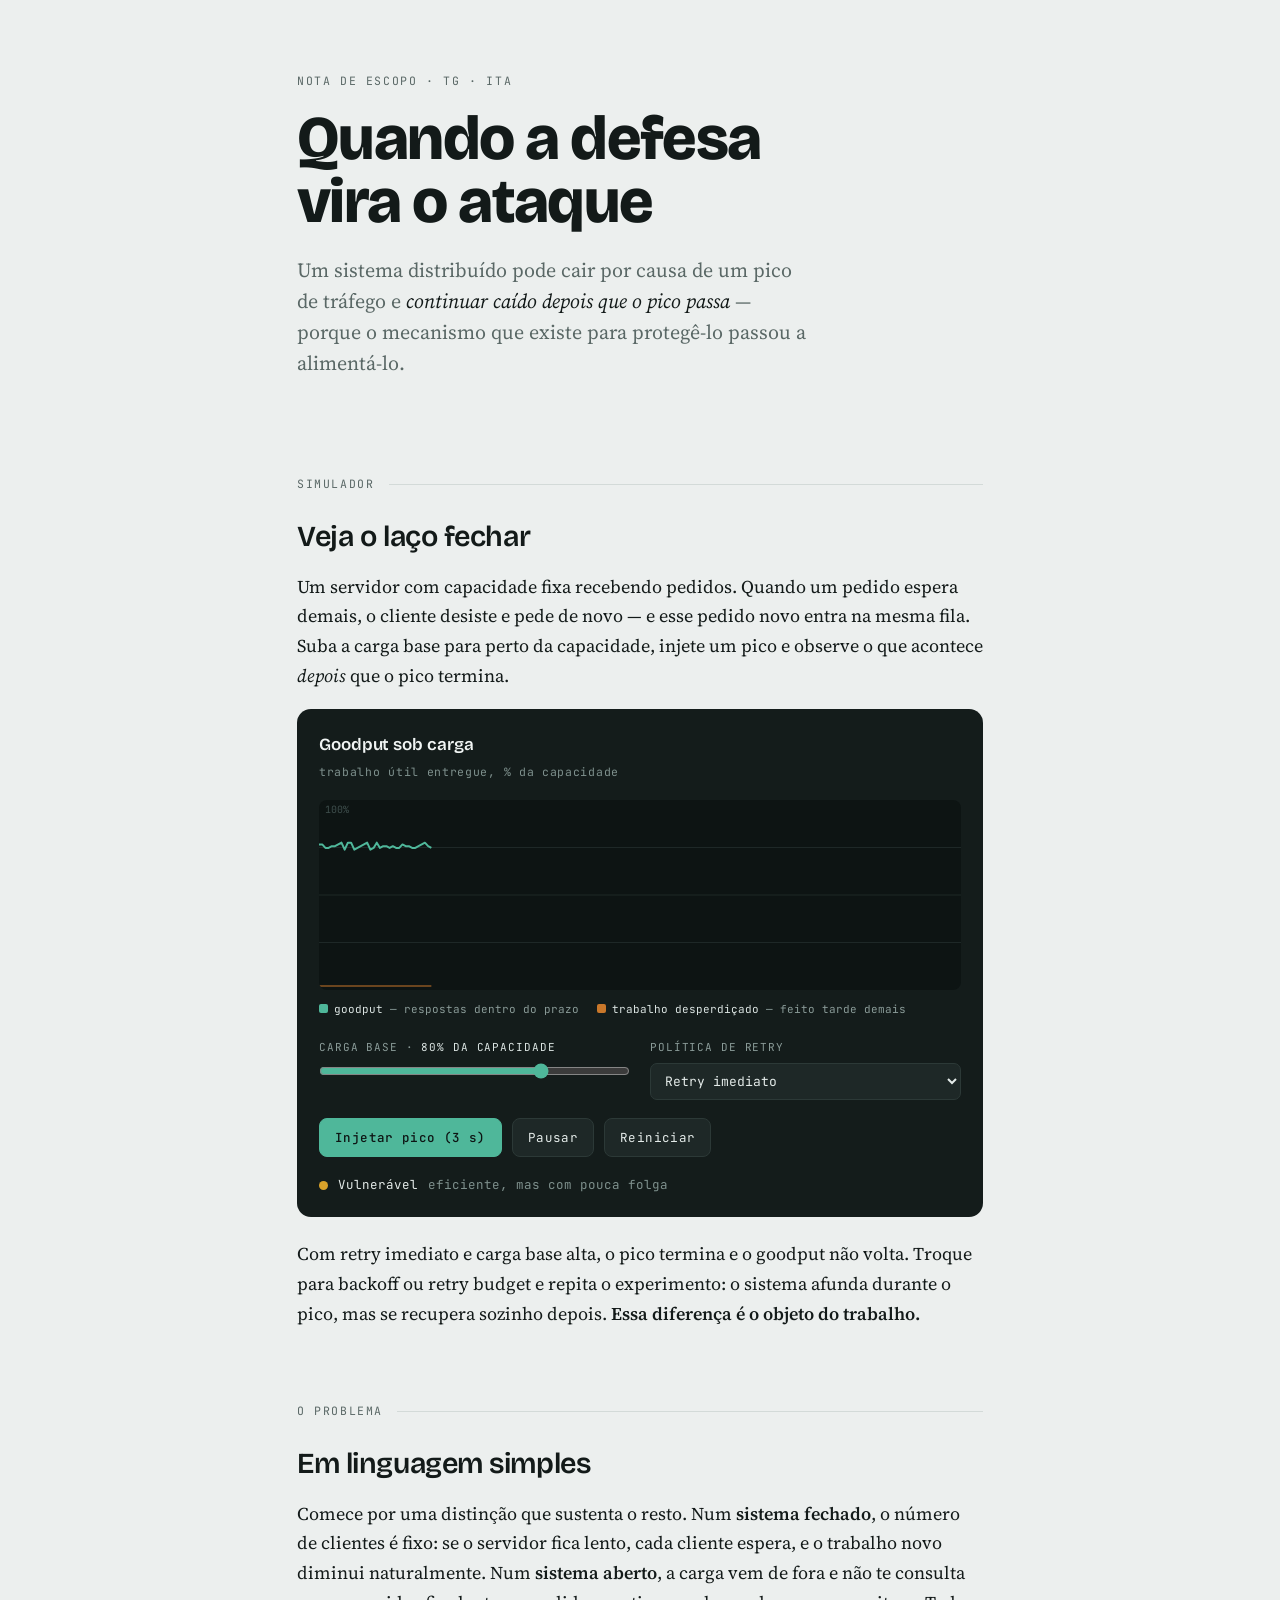
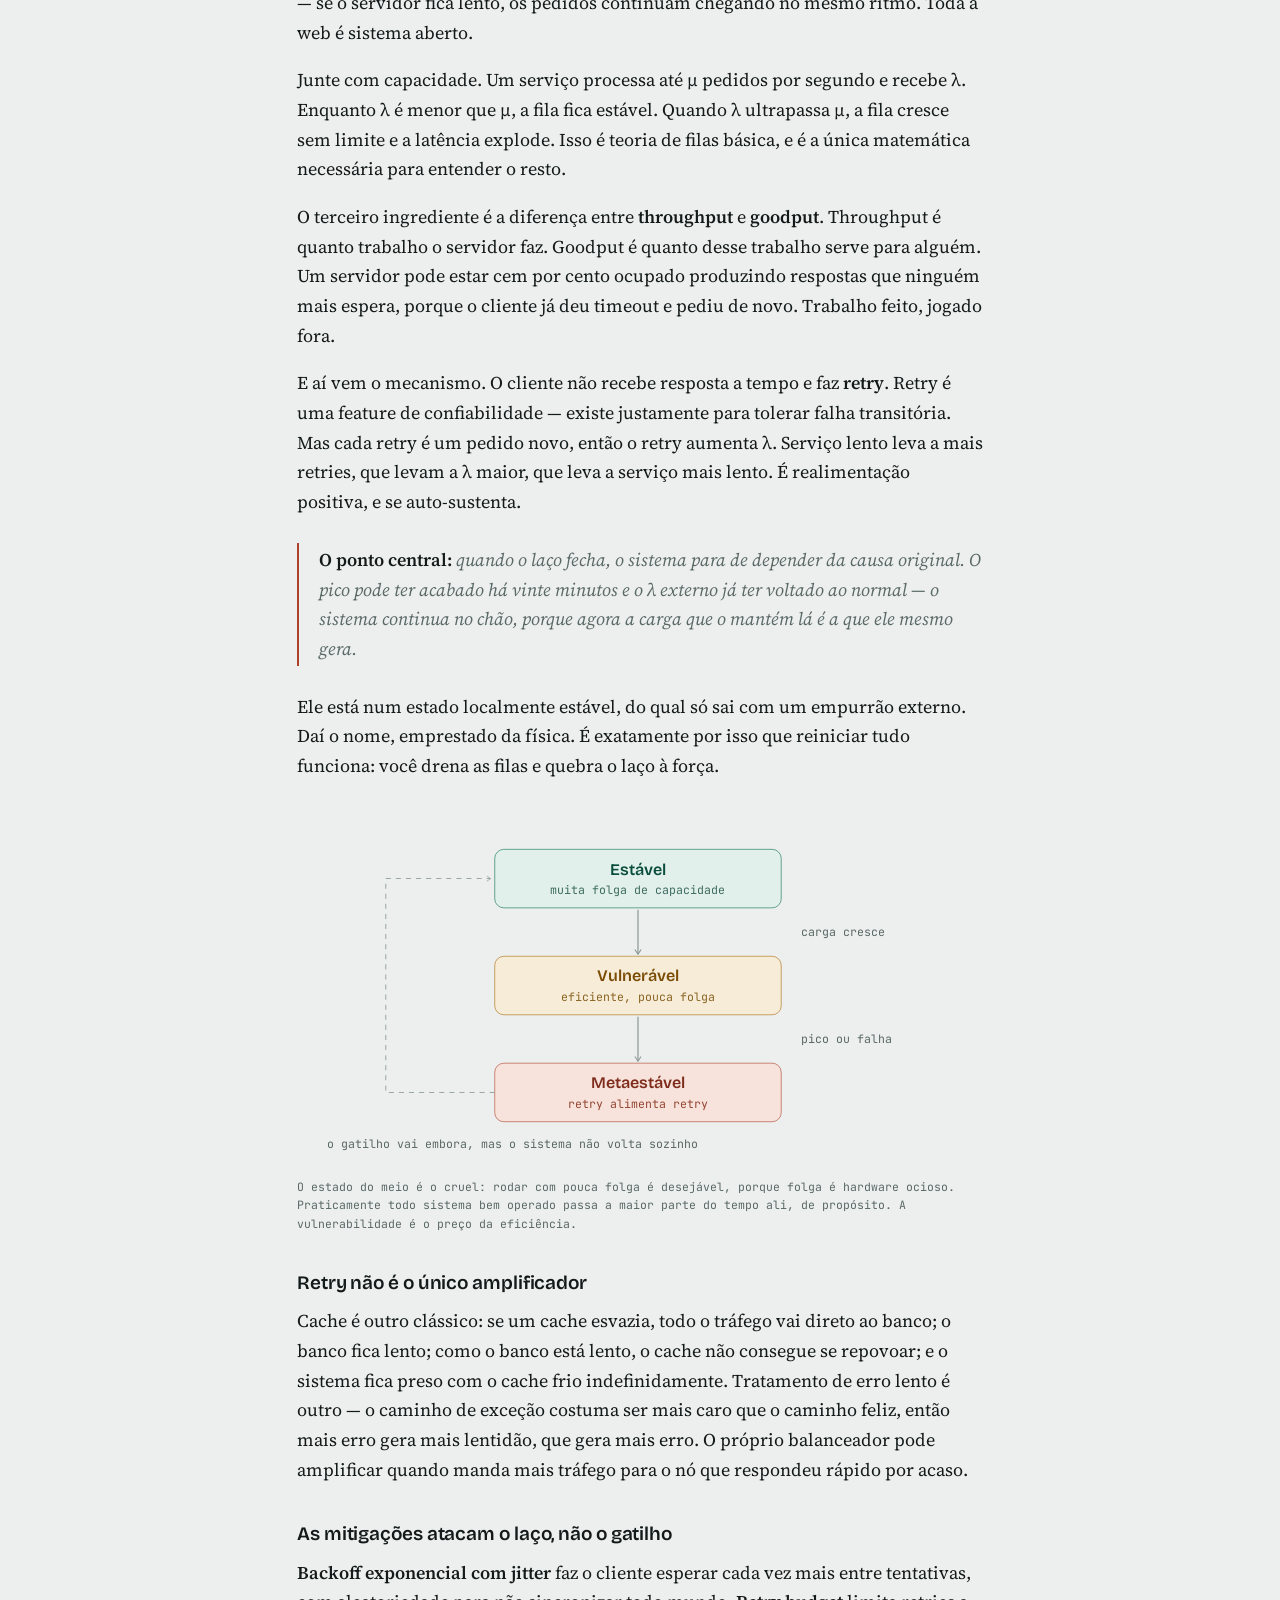
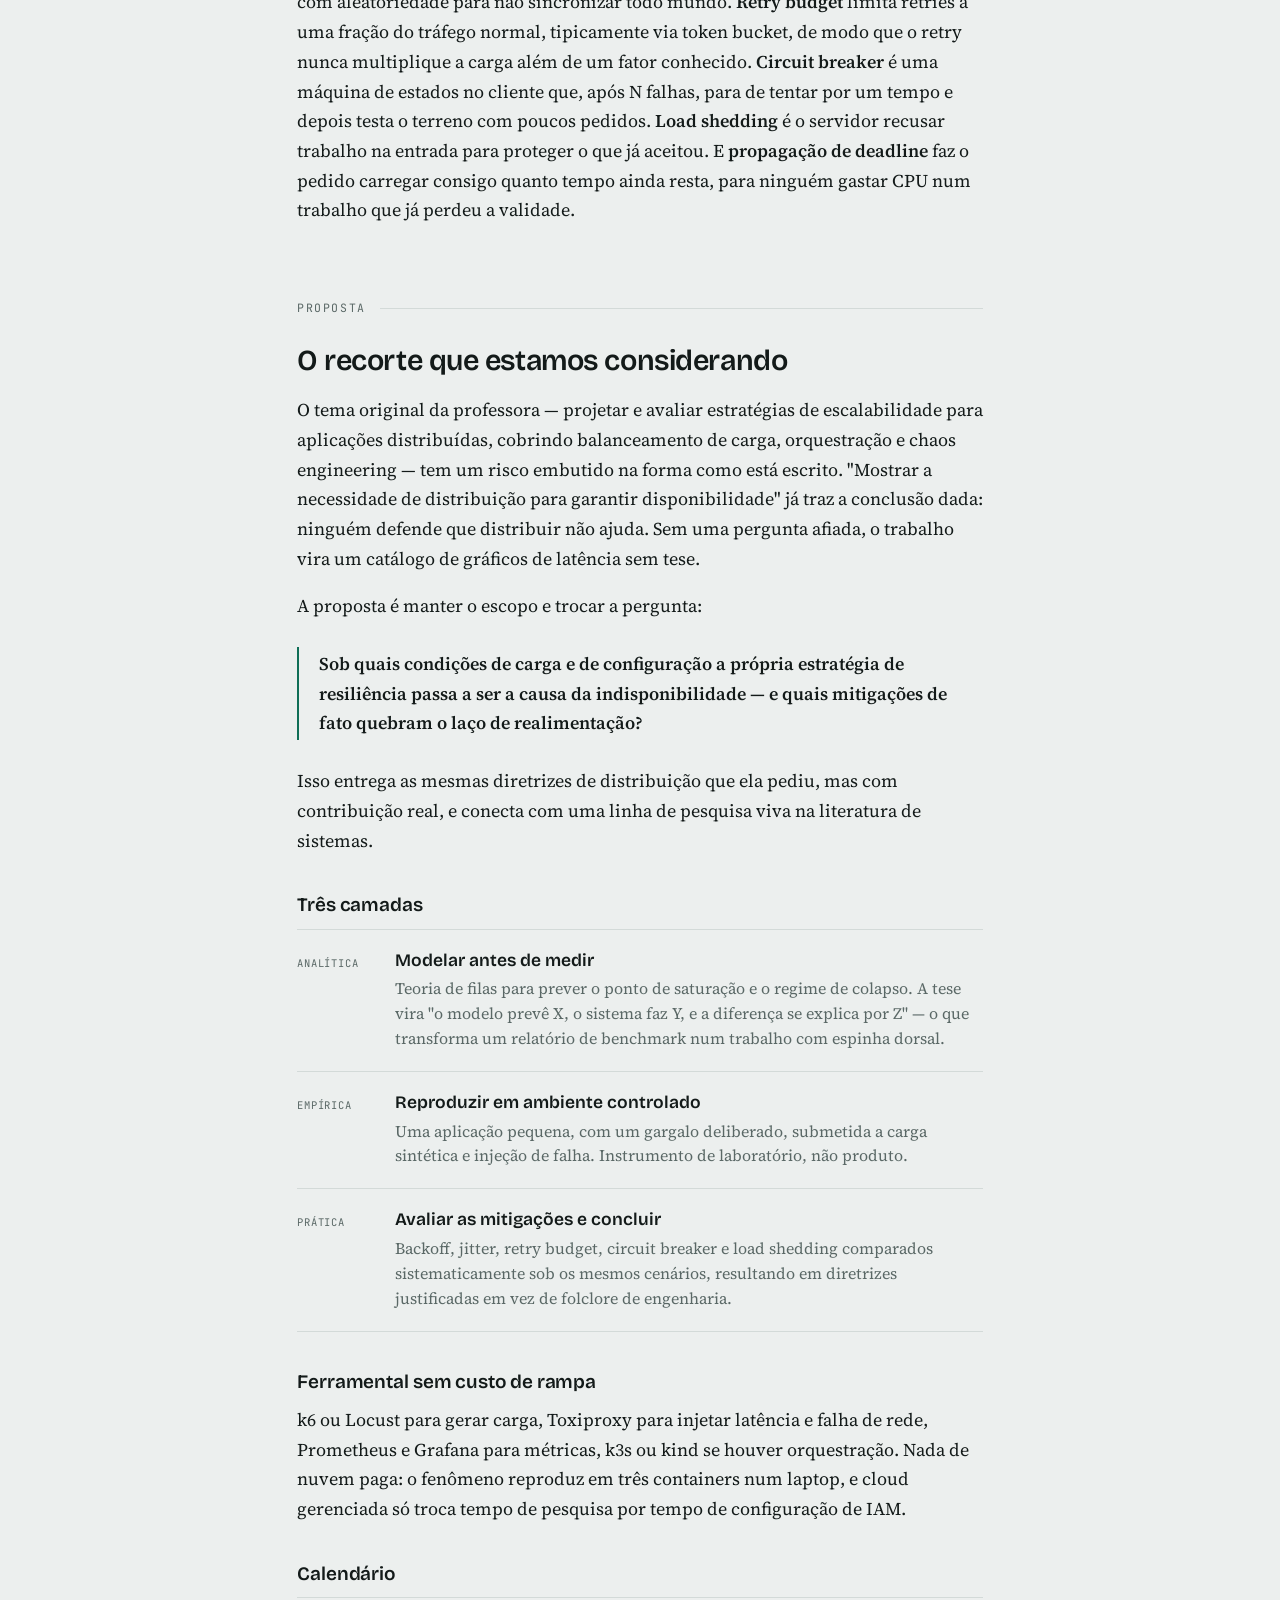
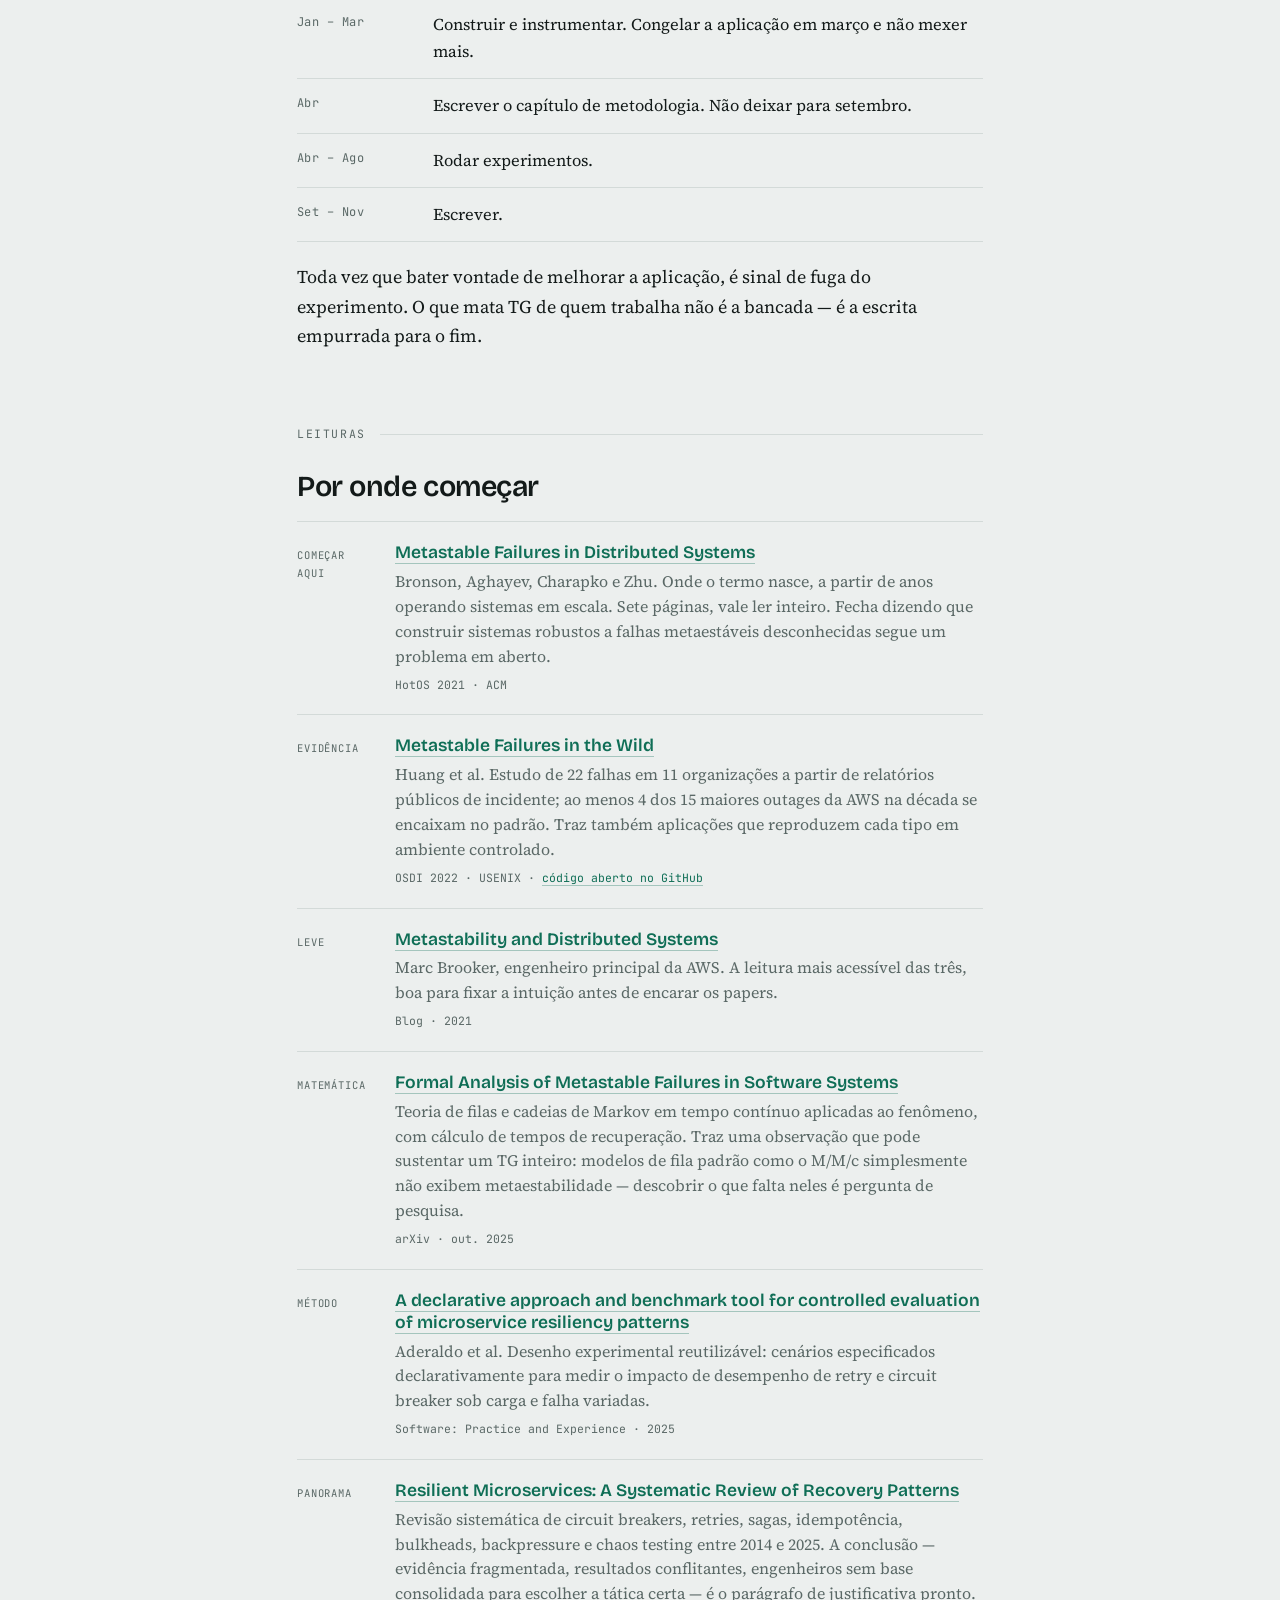
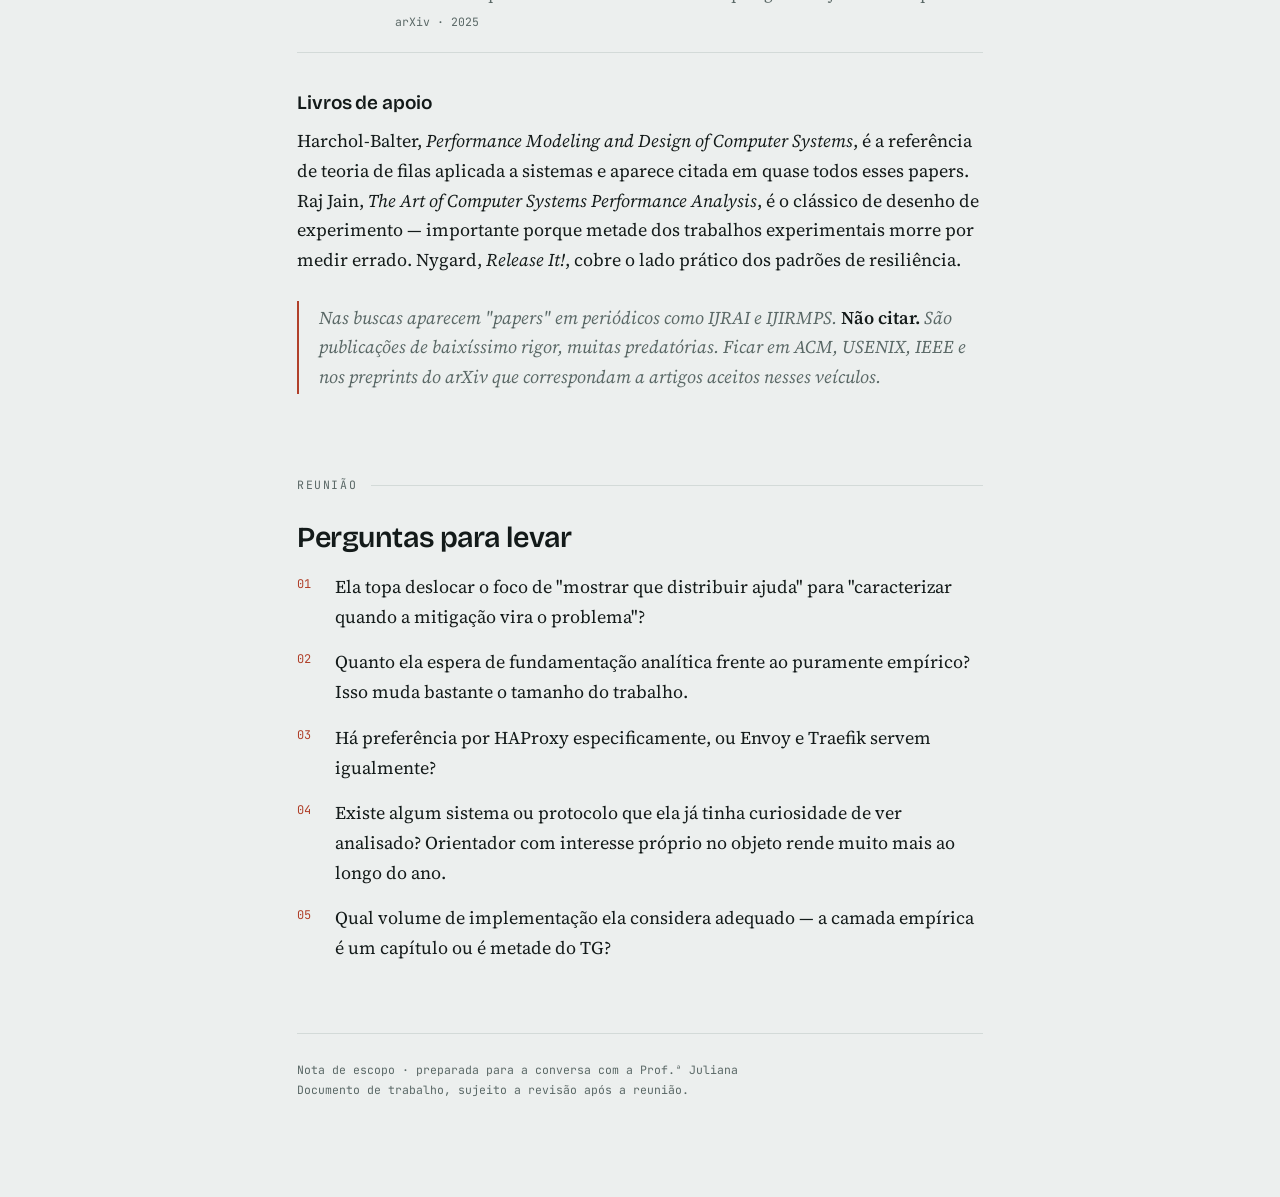
==== index.html @ 3dc3a5be "Nota de escopo de TG sobre falhas metaestáveis Página única com simulador interativo do laço retry→l" ====
<!doctype html>
<html lang="pt-BR">
<head>
<meta charset="utf-8">
<meta name="viewport" content="width=device-width, initial-scale=1">
<title>Falhas metaestáveis — nota de escopo de TG</title>
<meta name="description" content="Nota de escopo de TG (ITA): falhas metaestáveis em sistemas distribuídos — quando o mecanismo de resiliência passa a ser a causa da indisponibilidade.">
<link rel="preconnect" href="https://fonts.googleapis.com">
<link rel="preconnect" href="https://fonts.gstatic.com" crossorigin>
<link href="https://fonts.googleapis.com/css2?family=Bricolage+Grotesque:opsz,wght@12..96,400;12..96,600;12..96,800&family=Source+Serif+4:ital,opsz,wght@0,8..60,400;0,8..60,600;1,8..60,400&family=JetBrains+Mono:wght@400;500&display=swap" rel="stylesheet">

<style>
:root{
  --paper:#ECEFEE; --card:#F8FAF9; --ink:#131A19; --muted:#5A6866;
  --line:#D3DAD8; --teal:#0F6E56; --amber:#A96B0D; --coral:#B0402A;
  --panel:#141C1B; --panel-line:#2C3937;
  --display:"Bricolage Grotesque",system-ui,sans-serif;
  --body:"Source Serif 4",Georgia,serif;
  --mono:"JetBrains Mono",ui-monospace,monospace;
}
*{box-sizing:border-box}
html{-webkit-text-size-adjust:100%}
body{
  margin:0; background:var(--paper); color:var(--ink);
  font-family:var(--body); font-size:18px; line-height:1.65;
  font-optical-sizing:auto;
}
.wrap{max-width:730px; margin:0 auto; padding:0 22px 96px}
a{color:var(--teal); text-decoration:none; border-bottom:1px solid rgba(15,110,86,.32)}
a:hover{border-bottom-color:var(--teal)}
a:focus-visible,button:focus-visible,select:focus-visible,input:focus-visible{outline:2px solid var(--teal); outline-offset:3px}

header{padding:72px 0 40px}
.eyebrow{font-family:var(--mono); font-size:11.5px; letter-spacing:.14em; text-transform:uppercase; color:var(--muted)}
h1{
  font-family:var(--display); font-weight:800; font-size:clamp(38px,7.4vw,62px);
  line-height:1.02; letter-spacing:-.025em; margin:16px 0 0; max-width:12ch;
}
.thesis{font-size:20px; line-height:1.55; color:var(--muted); margin:22px 0 0; max-width:52ch}
.thesis em{color:var(--ink); font-style:italic}

section{padding-top:56px}
.rule{display:flex; align-items:center; gap:14px; margin-bottom:26px}
.rule span{font-family:var(--mono); font-size:11.5px; letter-spacing:.14em; text-transform:uppercase; color:var(--muted); white-space:nowrap}
.rule i{flex:1; height:1px; background:var(--line)}
h2{font-family:var(--display); font-weight:600; font-size:29px; line-height:1.15; letter-spacing:-.015em; margin:0 0 18px}
h3{font-family:var(--display); font-weight:600; font-size:19px; letter-spacing:-.005em; margin:34px 0 8px}
p{margin:0 0 18px}
strong{font-weight:600}

.panel{background:var(--panel); border-radius:14px; padding:22px; color:#DCE5E3}
.panel h3{color:#F1F5F4; margin:0 0 4px; font-size:17px}
.panel .sub{font-family:var(--mono); font-size:11.5px; letter-spacing:.06em; color:#7E908D; margin:0 0 18px}
canvas{width:100%; height:190px; display:block; border-radius:8px; background:#0D1413}
.legend{display:flex; gap:18px; flex-wrap:wrap; font-family:var(--mono); font-size:11px; color:#8A9B98; margin-top:10px}
.legend b{font-weight:400; color:#DCE5E3}
.swatch{display:inline-block; width:9px; height:9px; border-radius:2px; margin-right:6px; vertical-align:baseline}

.controls{display:grid; grid-template-columns:1fr 1fr; gap:16px 20px; margin-top:20px}
.ctl{display:flex; flex-direction:column; gap:7px}
.ctl label{font-family:var(--mono); font-size:11px; letter-spacing:.08em; text-transform:uppercase; color:#8A9B98}
.ctl .val{color:#DCE5E3}
select{
  font-family:var(--mono); font-size:13px; padding:8px 10px; border-radius:7px;
  background:#1E2827; color:#E4EBE9; border:1px solid var(--panel-line); width:100%;
}
input[type=range]{width:100%; accent-color:#4FB79A; margin:0}
.btns{display:flex; gap:10px; margin-top:18px; flex-wrap:wrap}
button{
  font-family:var(--mono); font-size:12.5px; letter-spacing:.03em; padding:10px 15px;
  border-radius:8px; border:1px solid var(--panel-line); background:#1E2827; color:#E4EBE9; cursor:pointer;
}
button:hover{background:#293534}
button.primary{background:#4FB79A; color:#0D1413; border-color:#4FB79A; font-weight:500}
button.primary:hover{background:#6BC8AE}

.state{display:flex; align-items:center; gap:10px; margin-top:18px; font-family:var(--mono); font-size:12.5px}
.dot{width:9px; height:9px; border-radius:50%; background:#4FB79A; flex:none}
.state .label{color:#E4EBE9}
.state .note{color:#7E908D}

figure{margin:30px 0}
figure svg{width:100%; height:auto; display:block}
figcaption{font-family:var(--mono); font-size:11.5px; color:var(--muted); margin-top:12px; line-height:1.6}

.callout{border-left:2px solid var(--coral); padding:2px 0 2px 20px; margin:26px 0; color:var(--muted); font-style:italic}
.callout strong{font-style:normal; color:var(--ink)}

.stack{border-top:1px solid var(--line)}
.item{border-bottom:1px solid var(--line); padding:20px 0; display:grid; grid-template-columns:78px 1fr; gap:20px}
.item .tag{font-family:var(--mono); font-size:10.5px; letter-spacing:.08em; text-transform:uppercase; color:var(--muted); padding-top:5px}
.item h4{font-family:var(--display); font-weight:600; font-size:17.5px; margin:0 0 5px; line-height:1.25}
.item p{font-size:16px; margin:0; color:var(--muted); line-height:1.55}
.item .meta{font-family:var(--mono); font-size:11.5px; color:var(--muted); margin-top:7px}

ol.q{padding-left:0; list-style:none; counter-reset:q; margin:0}
ol.q li{counter-increment:q; padding-left:38px; position:relative; margin-bottom:16px}
ol.q li::before{
  content:counter(q,decimal-leading-zero); position:absolute; left:0; top:3px;
  font-family:var(--mono); font-size:12px; color:var(--coral);
}

.cal{border-top:1px solid var(--line); margin-top:6px}
.cal div{display:grid; grid-template-columns:118px 1fr; gap:18px; padding:13px 0; border-bottom:1px solid var(--line)}
.cal b{font-family:var(--mono); font-size:12px; font-weight:400; color:var(--muted); letter-spacing:.04em; padding-top:2px}
.cal span{font-size:16.5px}

footer{margin-top:70px; padding-top:26px; border-top:1px solid var(--line); font-family:var(--mono); font-size:11.5px; color:var(--muted); line-height:1.8}

@media (max-width:620px){
  body{font-size:17px}
  .controls{grid-template-columns:1fr}
  .item{grid-template-columns:1fr; gap:6px}
  .item .tag{padding-top:0}
  .cal div{grid-template-columns:1fr; gap:2px}
}
@media (prefers-reduced-motion:reduce){*{transition:none!important; animation:none!important}}
</style>
</head>
<body>

<div class="wrap">

<header>
  <div class="eyebrow">Nota de escopo · TG · ITA</div>
  <h1>Quando a defesa vira o ataque</h1>
  <p class="thesis">Um sistema distribuído pode cair por causa de um pico de tráfego e <em>continuar caído depois que o pico passa</em> — porque o mecanismo que existe para protegê-lo passou a alimentá-lo.</p>
</header>

<section>
  <div class="rule"><span>Simulador</span><i></i></div>
  <h2>Veja o laço fechar</h2>
  <p>Um servidor com capacidade fixa recebendo pedidos. Quando um pedido espera demais, o cliente desiste e pede de novo — e esse pedido novo entra na mesma fila. Suba a carga base para perto da capacidade, injete um pico e observe o que acontece <em>depois</em> que o pico termina.</p>

  <div class="panel">
    <h3>Goodput sob carga</h3>
    <p class="sub">trabalho útil entregue, % da capacidade</p>
    <canvas id="chart" aria-label="Gráfico do goodput ao longo do tempo"></canvas>
    <div class="legend">
      <span><i class="swatch" style="background:#4FB79A"></i><b>goodput</b> — respostas dentro do prazo</span>
      <span><i class="swatch" style="background:#C9772A"></i><b>trabalho desperdiçado</b> — feito tarde demais</span>
    </div>

    <div class="controls">
      <div class="ctl">
        <label for="load">Carga base · <span class="val" id="loadv">80% da capacidade</span></label>
        <input type="range" id="load" min="30" max="99" value="80">
      </div>
      <div class="ctl">
        <label for="policy">Política de retry</label>
        <select id="policy">
          <option value="immediate">Retry imediato</option>
          <option value="backoff">Backoff exponencial + jitter</option>
          <option value="budget">Retry budget (10%)</option>
          <option value="none">Sem retry</option>
        </select>
      </div>
    </div>

    <div class="btns">
      <button class="primary" id="spike">Injetar pico (3 s)</button>
      <button id="pause">Pausar</button>
      <button id="reset">Reiniciar</button>
    </div>

    <div class="state">
      <span class="dot" id="dot"></span>
      <span class="label" id="statelabel">Estável</span>
      <span class="note" id="statenote">folga de capacidade confortável</span>
    </div>
  </div>

  <p style="margin-top:22px">Com retry imediato e carga base alta, o pico termina e o goodput não volta. Troque para backoff ou retry budget e repita o experimento: o sistema afunda durante o pico, mas se recupera sozinho depois. <strong>Essa diferença é o objeto do trabalho.</strong></p>
</section>

<section>
  <div class="rule"><span>O problema</span><i></i></div>
  <h2>Em linguagem simples</h2>

  <p>Comece por uma distinção que sustenta o resto. Num <strong>sistema fechado</strong>, o número de clientes é fixo: se o servidor fica lento, cada cliente espera, e o trabalho novo diminui naturalmente. Num <strong>sistema aberto</strong>, a carga vem de fora e não te consulta — se o servidor fica lento, os pedidos continuam chegando no mesmo ritmo. Toda a web é sistema aberto.</p>

  <p>Junte com capacidade. Um serviço processa até μ pedidos por segundo e recebe λ. Enquanto λ é menor que μ, a fila fica estável. Quando λ ultrapassa μ, a fila cresce sem limite e a latência explode. Isso é teoria de filas básica, e é a única matemática necessária para entender o resto.</p>

  <p>O terceiro ingrediente é a diferença entre <strong>throughput</strong> e <strong>goodput</strong>. Throughput é quanto trabalho o servidor faz. Goodput é quanto desse trabalho serve para alguém. Um servidor pode estar cem por cento ocupado produzindo respostas que ninguém mais espera, porque o cliente já deu timeout e pediu de novo. Trabalho feito, jogado fora.</p>

  <p>E aí vem o mecanismo. O cliente não recebe resposta a tempo e faz <strong>retry</strong>. Retry é uma feature de confiabilidade — existe justamente para tolerar falha transitória. Mas cada retry é um pedido novo, então o retry aumenta λ. Serviço lento leva a mais retries, que levam a λ maior, que leva a serviço mais lento. É realimentação positiva, e se auto-sustenta.</p>

  <div class="callout"><strong>O ponto central:</strong> quando o laço fecha, o sistema para de depender da causa original. O pico pode ter acabado há vinte minutos e o λ externo já ter voltado ao normal — o sistema continua no chão, porque agora a carga que o mantém lá é a que ele mesmo gera.</div>

  <p>Ele está num estado localmente estável, do qual só sai com um empurrão externo. Daí o nome, emprestado da física. É exatamente por isso que reiniciar tudo funciona: você drena as filas e quebra o laço à força.</p>

  <figure>
    <svg viewBox="0 0 680 352" xmlns="http://www.w3.org/2000/svg" role="img" aria-labelledby="svgt svgd">
      <title id="svgt">Os três estados de uma falha metaestável</title>
      <desc id="svgd">Do estado estável ao vulnerável quando a carga cresce, e do vulnerável ao metaestável quando ocorre um gatilho. Uma seta tracejada indica que o sistema não retorna sozinho.</desc>
      <defs><marker id="ar" viewBox="0 0 10 10" refX="8" refY="5" markerWidth="6" markerHeight="6" orient="auto-start-reverse"><path d="M2 1L8 5L2 9" fill="none" stroke="context-stroke" stroke-width="1.4" stroke-linecap="round" stroke-linejoin="round"/></marker></defs>

      <rect x="196" y="38" width="284" height="58" rx="9" fill="#E1F0EA" stroke="#0F6E56" stroke-width="0.6"/>
      <text x="338" y="63" text-anchor="middle" font-family="Bricolage Grotesque,sans-serif" font-size="16" font-weight="600" fill="#0B4E3D">Estável</text>
      <text x="338" y="82" text-anchor="middle" font-family="JetBrains Mono,monospace" font-size="11.5" fill="#3F6C60">muita folga de capacidade</text>

      <line x1="338" y1="98" x2="338" y2="142" stroke="#8A9895" stroke-width="1.2" marker-end="url(#ar)"/>
      <text x="500" y="124" font-family="JetBrains Mono,monospace" font-size="11.5" fill="#5A6866">carga cresce</text>

      <rect x="196" y="144" width="284" height="58" rx="9" fill="#F7ECD8" stroke="#A96B0D" stroke-width="0.6"/>
      <text x="338" y="169" text-anchor="middle" font-family="Bricolage Grotesque,sans-serif" font-size="16" font-weight="600" fill="#7A4C06">Vulnerável</text>
      <text x="338" y="188" text-anchor="middle" font-family="JetBrains Mono,monospace" font-size="11.5" fill="#8A6524">eficiente, pouca folga</text>

      <line x1="338" y1="204" x2="338" y2="248" stroke="#8A9895" stroke-width="1.2" marker-end="url(#ar)"/>
      <text x="500" y="230" font-family="JetBrains Mono,monospace" font-size="11.5" fill="#5A6866">pico ou falha</text>

      <rect x="196" y="250" width="284" height="58" rx="9" fill="#F7E3DC" stroke="#B0402A" stroke-width="0.6"/>
      <text x="338" y="275" text-anchor="middle" font-family="Bricolage Grotesque,sans-serif" font-size="16" font-weight="600" fill="#7E2C1B">Metaestável</text>
      <text x="338" y="294" text-anchor="middle" font-family="JetBrains Mono,monospace" font-size="11.5" fill="#964632">retry alimenta retry</text>

      <path d="M196 279 L88 279 L88 67 L192 67" fill="none" stroke="#9AA7A4" stroke-width="1" stroke-dasharray="5 5" marker-end="url(#ar)"/>
      <text x="30" y="334" font-family="JetBrains Mono,monospace" font-size="11.5" fill="#5A6866">o gatilho vai embora, mas o sistema não volta sozinho</text>
    </svg>
    <figcaption>O estado do meio é o cruel: rodar com pouca folga é desejável, porque folga é hardware ocioso. Praticamente todo sistema bem operado passa a maior parte do tempo ali, de propósito. A vulnerabilidade é o preço da eficiência.</figcaption>
  </figure>

  <h3>Retry não é o único amplificador</h3>
  <p>Cache é outro clássico: se um cache esvazia, todo o tráfego vai direto ao banco; o banco fica lento; como o banco está lento, o cache não consegue se repovoar; e o sistema fica preso com o cache frio indefinidamente. Tratamento de erro lento é outro — o caminho de exceção costuma ser mais caro que o caminho feliz, então mais erro gera mais lentidão, que gera mais erro. O próprio balanceador pode amplificar quando manda mais tráfego para o nó que respondeu rápido por acaso.</p>

  <h3>As mitigações atacam o laço, não o gatilho</h3>
  <p><strong>Backoff exponencial com jitter</strong> faz o cliente esperar cada vez mais entre tentativas, com aleatoriedade para não sincronizar todo mundo. <strong>Retry budget</strong> limita retries a uma fração do tráfego normal, tipicamente via token bucket, de modo que o retry nunca multiplique a carga além de um fator conhecido. <strong>Circuit breaker</strong> é uma máquina de estados no cliente que, após N falhas, para de tentar por um tempo e depois testa o terreno com poucos pedidos. <strong>Load shedding</strong> é o servidor recusar trabalho na entrada para proteger o que já aceitou. E <strong>propagação de deadline</strong> faz o pedido carregar consigo quanto tempo ainda resta, para ninguém gastar CPU num trabalho que já perdeu a validade.</p>
</section>

<section>
  <div class="rule"><span>Proposta</span><i></i></div>
  <h2>O recorte que estamos considerando</h2>

  <p>O tema original da professora — projetar e avaliar estratégias de escalabilidade para aplicações distribuídas, cobrindo balanceamento de carga, orquestração e chaos engineering — tem um risco embutido na forma como está escrito. "Mostrar a necessidade de distribuição para garantir disponibilidade" já traz a conclusão dada: ninguém defende que distribuir não ajuda. Sem uma pergunta afiada, o trabalho vira um catálogo de gráficos de latência sem tese.</p>

  <p>A proposta é manter o escopo e trocar a pergunta:</p>

  <div class="callout" style="border-left-color:var(--teal)"><strong>Sob quais condições de carga e de configuração a própria estratégia de resiliência passa a ser a causa da indisponibilidade — e quais mitigações de fato quebram o laço de realimentação?</strong></div>

  <p>Isso entrega as mesmas diretrizes de distribuição que ela pediu, mas com contribuição real, e conecta com uma linha de pesquisa viva na literatura de sistemas.</p>

  <h3>Três camadas</h3>
  <div class="stack">
    <div class="item">
      <div class="tag">Analítica</div>
      <div>
        <h4>Modelar antes de medir</h4>
        <p>Teoria de filas para prever o ponto de saturação e o regime de colapso. A tese vira "o modelo prevê X, o sistema faz Y, e a diferença se explica por Z" — o que transforma um relatório de benchmark num trabalho com espinha dorsal.</p>
      </div>
    </div>
    <div class="item">
      <div class="tag">Empírica</div>
      <div>
        <h4>Reproduzir em ambiente controlado</h4>
        <p>Uma aplicação pequena, com um gargalo deliberado, submetida a carga sintética e injeção de falha. Instrumento de laboratório, não produto.</p>
      </div>
    </div>
    <div class="item">
      <div class="tag">Prática</div>
      <div>
        <h4>Avaliar as mitigações e concluir</h4>
        <p>Backoff, jitter, retry budget, circuit breaker e load shedding comparados sistematicamente sob os mesmos cenários, resultando em diretrizes justificadas em vez de folclore de engenharia.</p>
      </div>
    </div>
  </div>

  <h3>Ferramental sem custo de rampa</h3>
  <p>k6 ou Locust para gerar carga, Toxiproxy para injetar latência e falha de rede, Prometheus e Grafana para métricas, k3s ou kind se houver orquestração. Nada de nuvem paga: o fenômeno reproduz em três containers num laptop, e cloud gerenciada só troca tempo de pesquisa por tempo de configuração de IAM.</p>

  <h3>Calendário</h3>
  <div class="cal">
    <div><b>Jan – Mar</b><span>Construir e instrumentar. Congelar a aplicação em março e não mexer mais.</span></div>
    <div><b>Abr</b><span>Escrever o capítulo de metodologia. Não deixar para setembro.</span></div>
    <div><b>Abr – Ago</b><span>Rodar experimentos.</span></div>
    <div><b>Set – Nov</b><span>Escrever.</span></div>
  </div>
  <p style="margin-top:20px">Toda vez que bater vontade de melhorar a aplicação, é sinal de fuga do experimento. O que mata TG de quem trabalha não é a bancada — é a escrita empurrada para o fim.</p>
</section>

<section>
  <div class="rule"><span>Leituras</span><i></i></div>
  <h2>Por onde começar</h2>

  <div class="stack">
    <div class="item">
      <div class="tag">Começar aqui</div>
      <div>
        <h4><a href="https://sigops.org/s/conferences/hotos/2021/papers/hotos21-s11-bronson.pdf">Metastable Failures in Distributed Systems</a></h4>
        <p>Bronson, Aghayev, Charapko e Zhu. Onde o termo nasce, a partir de anos operando sistemas em escala. Sete páginas, vale ler inteiro. Fecha dizendo que construir sistemas robustos a falhas metaestáveis desconhecidas segue um problema em aberto.</p>
        <div class="meta">HotOS 2021 · ACM</div>
      </div>
    </div>

    <div class="item">
      <div class="tag">Evidência</div>
      <div>
        <h4><a href="https://www.usenix.org/system/files/osdi22-huang-lexiang.pdf">Metastable Failures in the Wild</a></h4>
        <p>Huang et al. Estudo de 22 falhas em 11 organizações a partir de relatórios públicos de incidente; ao menos 4 dos 15 maiores outages da AWS na década se encaixam no padrão. Traz também aplicações que reproduzem cada tipo em ambiente controlado.</p>
        <div class="meta">OSDI 2022 · USENIX · <a href="https://github.com/lexiangh/Metastability">código aberto no GitHub</a></div>
      </div>
    </div>

    <div class="item">
      <div class="tag">Leve</div>
      <div>
        <h4><a href="https://brooker.co.za/blog/2021/05/24/metastable.html">Metastability and Distributed Systems</a></h4>
        <p>Marc Brooker, engenheiro principal da AWS. A leitura mais acessível das três, boa para fixar a intuição antes de encarar os papers.</p>
        <div class="meta">Blog · 2021</div>
      </div>
    </div>

    <div class="item">
      <div class="tag">Matemática</div>
      <div>
        <h4><a href="https://arxiv.org/abs/2510.03551">Formal Analysis of Metastable Failures in Software Systems</a></h4>
        <p>Teoria de filas e cadeias de Markov em tempo contínuo aplicadas ao fenômeno, com cálculo de tempos de recuperação. Traz uma observação que pode sustentar um TG inteiro: modelos de fila padrão como o M/M/c simplesmente não exibem metaestabilidade — descobrir o que falta neles é pergunta de pesquisa.</p>
        <div class="meta">arXiv · out. 2025</div>
      </div>
    </div>

    <div class="item">
      <div class="tag">Método</div>
      <div>
        <h4><a href="https://onlinelibrary.wiley.com/doi/10.1002/spe.3368">A declarative approach and benchmark tool for controlled evaluation of microservice resiliency patterns</a></h4>
        <p>Aderaldo et al. Desenho experimental reutilizável: cenários especificados declarativamente para medir o impacto de desempenho de retry e circuit breaker sob carga e falha variadas.</p>
        <div class="meta">Software: Practice and Experience · 2025</div>
      </div>
    </div>

    <div class="item">
      <div class="tag">Panorama</div>
      <div>
        <h4><a href="https://arxiv.org/abs/2512.16959">Resilient Microservices: A Systematic Review of Recovery Patterns</a></h4>
        <p>Revisão sistemática de circuit breakers, retries, sagas, idempotência, bulkheads, backpressure e chaos testing entre 2014 e 2025. A conclusão — evidência fragmentada, resultados conflitantes, engenheiros sem base consolidada para escolher a tática certa — é o parágrafo de justificativa pronto.</p>
        <div class="meta">arXiv · 2025</div>
      </div>
    </div>
  </div>

  <h3>Livros de apoio</h3>
  <p>Harchol-Balter, <em>Performance Modeling and Design of Computer Systems</em>, é a referência de teoria de filas aplicada a sistemas e aparece citada em quase todos esses papers. Raj Jain, <em>The Art of Computer Systems Performance Analysis</em>, é o clássico de desenho de experimento — importante porque metade dos trabalhos experimentais morre por medir errado. Nygard, <em>Release It!</em>, cobre o lado prático dos padrões de resiliência.</p>

  <div class="callout">Nas buscas aparecem "papers" em periódicos como IJRAI e IJIRMPS. <strong>Não citar.</strong> São publicações de baixíssimo rigor, muitas predatórias. Ficar em ACM, USENIX, IEEE e nos preprints do arXiv que correspondam a artigos aceitos nesses veículos.</div>
</section>

<section>
  <div class="rule"><span>Reunião</span><i></i></div>
  <h2>Perguntas para levar</h2>
  <ol class="q">
    <li>Ela topa deslocar o foco de "mostrar que distribuir ajuda" para "caracterizar quando a mitigação vira o problema"?</li>
    <li>Quanto ela espera de fundamentação analítica frente ao puramente empírico? Isso muda bastante o tamanho do trabalho.</li>
    <li>Há preferência por HAProxy especificamente, ou Envoy e Traefik servem igualmente?</li>
    <li>Existe algum sistema ou protocolo que ela já tinha curiosidade de ver analisado? Orientador com interesse próprio no objeto rende muito mais ao longo do ano.</li>
    <li>Qual volume de implementação ela considera adequado — a camada empírica é um capítulo ou é metade do TG?</li>
  </ol>
</section>

<footer>
  Nota de escopo · preparada para a conversa com a Prof.ª Juliana<br>
  Documento de trabalho, sujeito a revisão após a reunião.
</footer>

</div>

<script>
(function(){
  var cv=document.getElementById('chart'), ctx=cv.getContext('2d');
  var loadEl=document.getElementById('load'), loadv=document.getElementById('loadv');
  var polEl=document.getElementById('policy');
  var dot=document.getElementById('dot'), slab=document.getElementById('statelabel'), snote=document.getElementById('statenote');
  var pauseBtn=document.getElementById('pause');

  var CAP=100, TIMEOUT=6, HIST=200;
  var queue=[], pending=[], hist=[], spikeMarks=[];
  var tokens=0, running=true, spikeLeft=0, t=0;

  function reset(){
    queue=[]; pending=[]; hist=[]; spikeMarks=[]; tokens=CAP*0.1; spikeLeft=0; t=0;
  }
  reset();

  function policy(){ return polEl.value; }

  function step(){
    t++;
    var base=CAP*(+loadEl.value)/100;
    var lambda=base*(spikeLeft>0?3:1);
    if(spikeLeft>0) spikeLeft--;

    var n=Math.round(lambda+(Math.random()-0.5)*4);
    for(var i=0;i<n;i++) queue.push({age:0,att:0});

    for(var j=pending.length-1;j>=0;j--){
      pending[j].d--;
      if(pending[j].d<=0){ queue.push({age:0,att:pending[j].att}); pending.splice(j,1); }
    }

    var p=policy();
    if(p==='budget') tokens=Math.min(base*0.5, tokens+base*0.1);

    var served=0, wasted=0;
    var cap=CAP;
    while(cap>0 && queue.length>0){
      var r=queue.shift();
      if(r.age>TIMEOUT) wasted++; else served++;
      cap--;
    }

    var dropped=[];
    for(var k=queue.length-1;k>=0;k--){
      queue[k].age++;
      if(queue[k].age>TIMEOUT*2){ dropped.push(queue[k]); queue.splice(k,1); }
    }

    for(var m=0;m<dropped.length;m++){
      var d=dropped[m];
      if(p==='none') continue;
      if(d.att>=3 && p!=='immediate') continue;
      if(p==='budget'){ if(tokens<1) continue; tokens--; }
      if(p==='immediate') queue.push({age:0,att:d.att+1});
      else pending.push({d:Math.round(Math.pow(2,d.att)*2+Math.random()*4), att:d.att+1});
    }

    hist.push({g:served/CAP, w:wasted/CAP});
    if(hist.length>HIST){ hist.shift(); for(var s=0;s<spikeMarks.length;s++) spikeMarks[s]--; }
    spikeMarks=spikeMarks.filter(function(x){return x>=0;});

    updateState(served/CAP, base/CAP);
  }

  function updateState(g, u){
    var lbl,note,col;
    if(g<0.45){ lbl='Metaestável'; note='preso no laço de realimentação'; col='#D96A4A'; }
    else if(u>=0.7){ lbl='Vulnerável'; note='eficiente, mas com pouca folga'; col='#D9A22A'; }
    else { lbl='Estável'; note='folga de capacidade confortável'; col='#4FB79A'; }
    if(slab.textContent!==lbl){ slab.textContent=lbl; snote.textContent=note; dot.style.background=col; }
  }

  function resize(){
    var r=cv.getBoundingClientRect(), d=window.devicePixelRatio||1;
    cv.width=r.width*d; cv.height=r.height*d; ctx.setTransform(d,0,0,d,0,0);
  }

  function draw(){
    var w=cv.getBoundingClientRect().width, h=cv.getBoundingClientRect().height;
    ctx.clearRect(0,0,w,h);
    ctx.strokeStyle='#1E2827'; ctx.lineWidth=1;
    for(var y=0.25;y<1;y+=0.25){
      ctx.beginPath(); ctx.moveTo(0,h-y*h); ctx.lineTo(w,h-y*h); ctx.stroke();
    }
    ctx.fillStyle='#3E4E4C'; ctx.font='10px JetBrains Mono, monospace';
    ctx.fillText('100%',6,13);

    for(var s=0;s<spikeMarks.length;s++){
      var mx=(spikeMarks[s]/HIST)*w;
      ctx.strokeStyle='rgba(217,106,74,.35)'; ctx.beginPath();
      ctx.moveTo(mx,0); ctx.lineTo(mx,h); ctx.stroke();
    }

    function line(key,color,width){
      ctx.strokeStyle=color; ctx.lineWidth=width; ctx.lineJoin='round'; ctx.beginPath();
      for(var i=0;i<hist.length;i++){
        var x=(i/HIST)*w, y=h-Math.min(1,hist[i][key])*h*0.92-4;
        i?ctx.lineTo(x,y):ctx.moveTo(x,y);
      }
      ctx.stroke();
    }
    line('w','#C9772A',1.2);
    line('g','#4FB79A',2);
  }

  var acc=0, last=performance.now();
  function loop(now){
    var dt=now-last; last=now;
    if(running){
      acc+=dt;
      while(acc>60){ step(); acc-=60; }
    }
    draw();
    requestAnimationFrame(loop);
  }

  loadEl.addEventListener('input',function(){ loadv.textContent=loadEl.value+'% da capacidade'; });
  polEl.addEventListener('change',function(){ tokens=CAP*0.1; });
  document.getElementById('spike').addEventListener('click',function(){
    spikeLeft=50; spikeMarks.push(hist.length);
  });
  document.getElementById('reset').addEventListener('click',reset);
  pauseBtn.addEventListener('click',function(){
    running=!running; pauseBtn.textContent=running?'Pausar':'Retomar';
  });

  window.addEventListener('resize',resize);
  resize();
  if(window.matchMedia('(prefers-reduced-motion: reduce)').matches){
    running=false; pauseBtn.textContent='Retomar';
  }
  requestAnimationFrame(loop);
})();
</script>
</body>
</html>
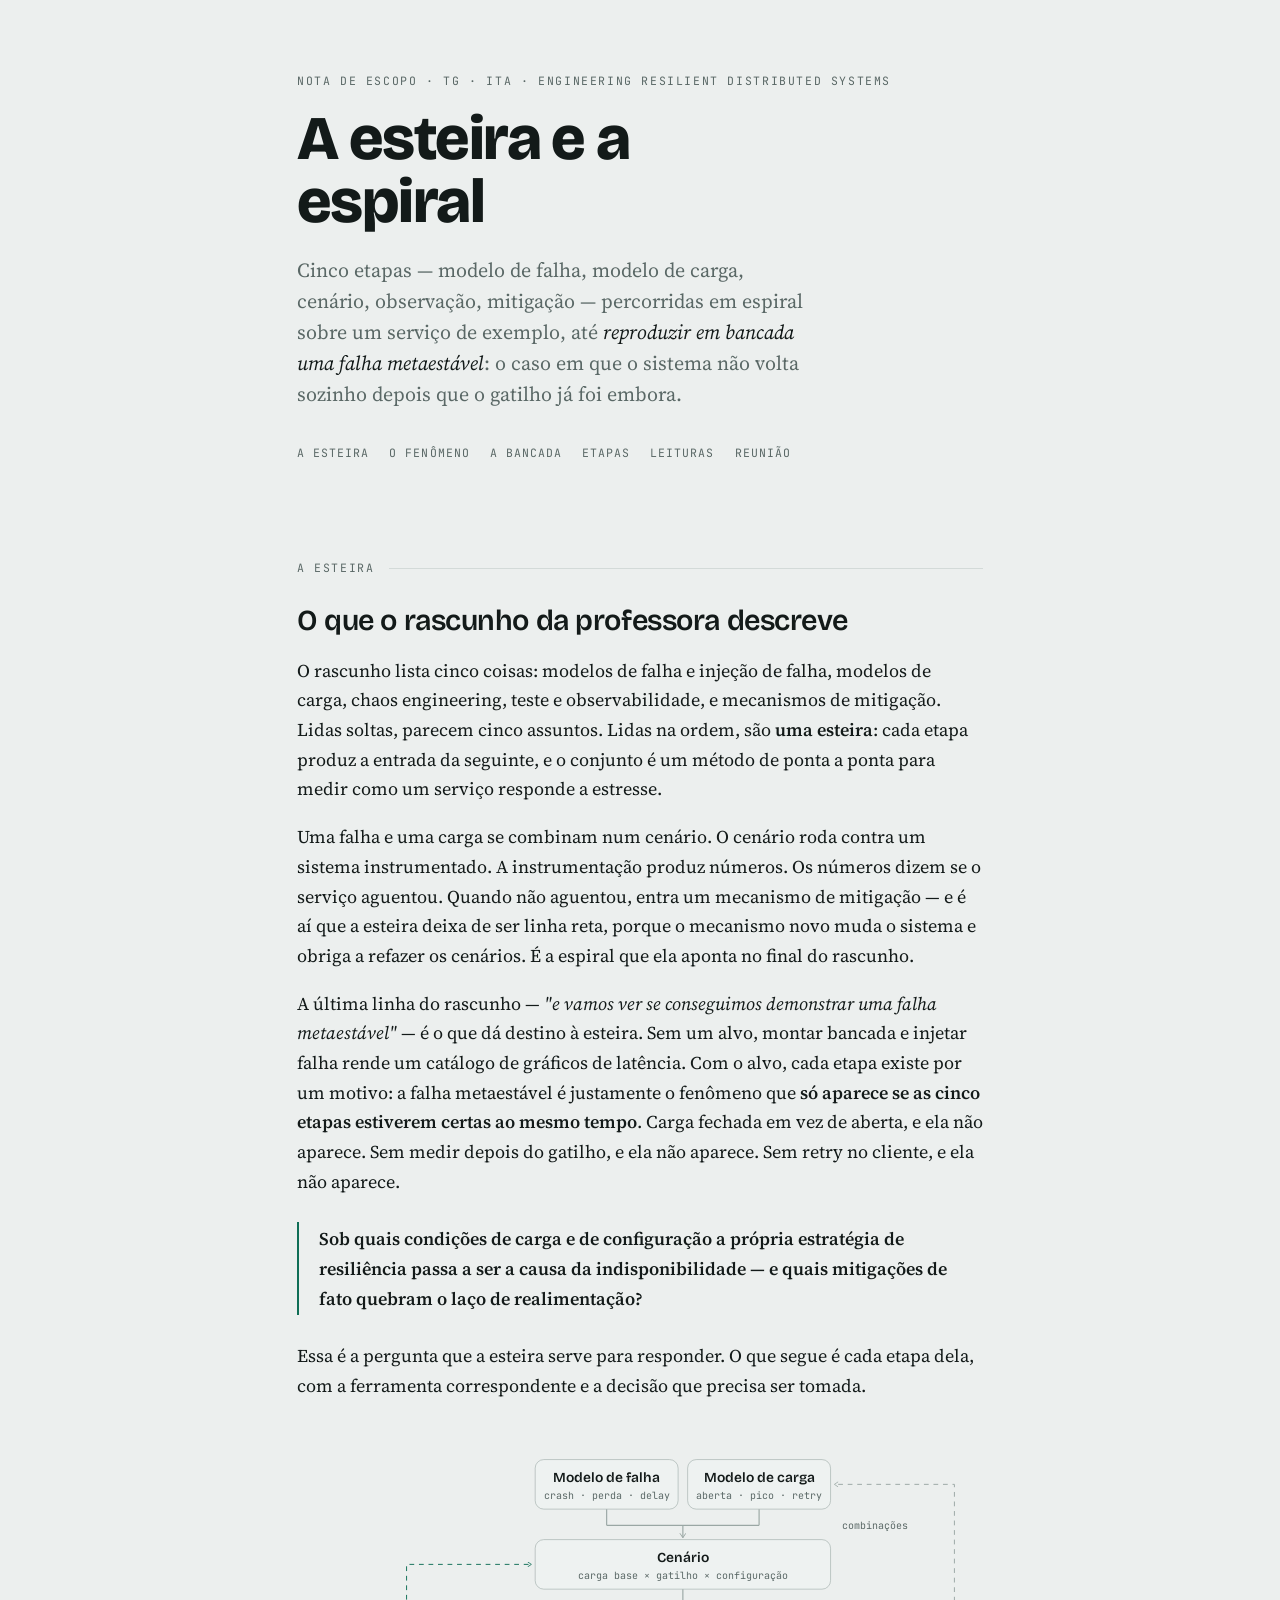
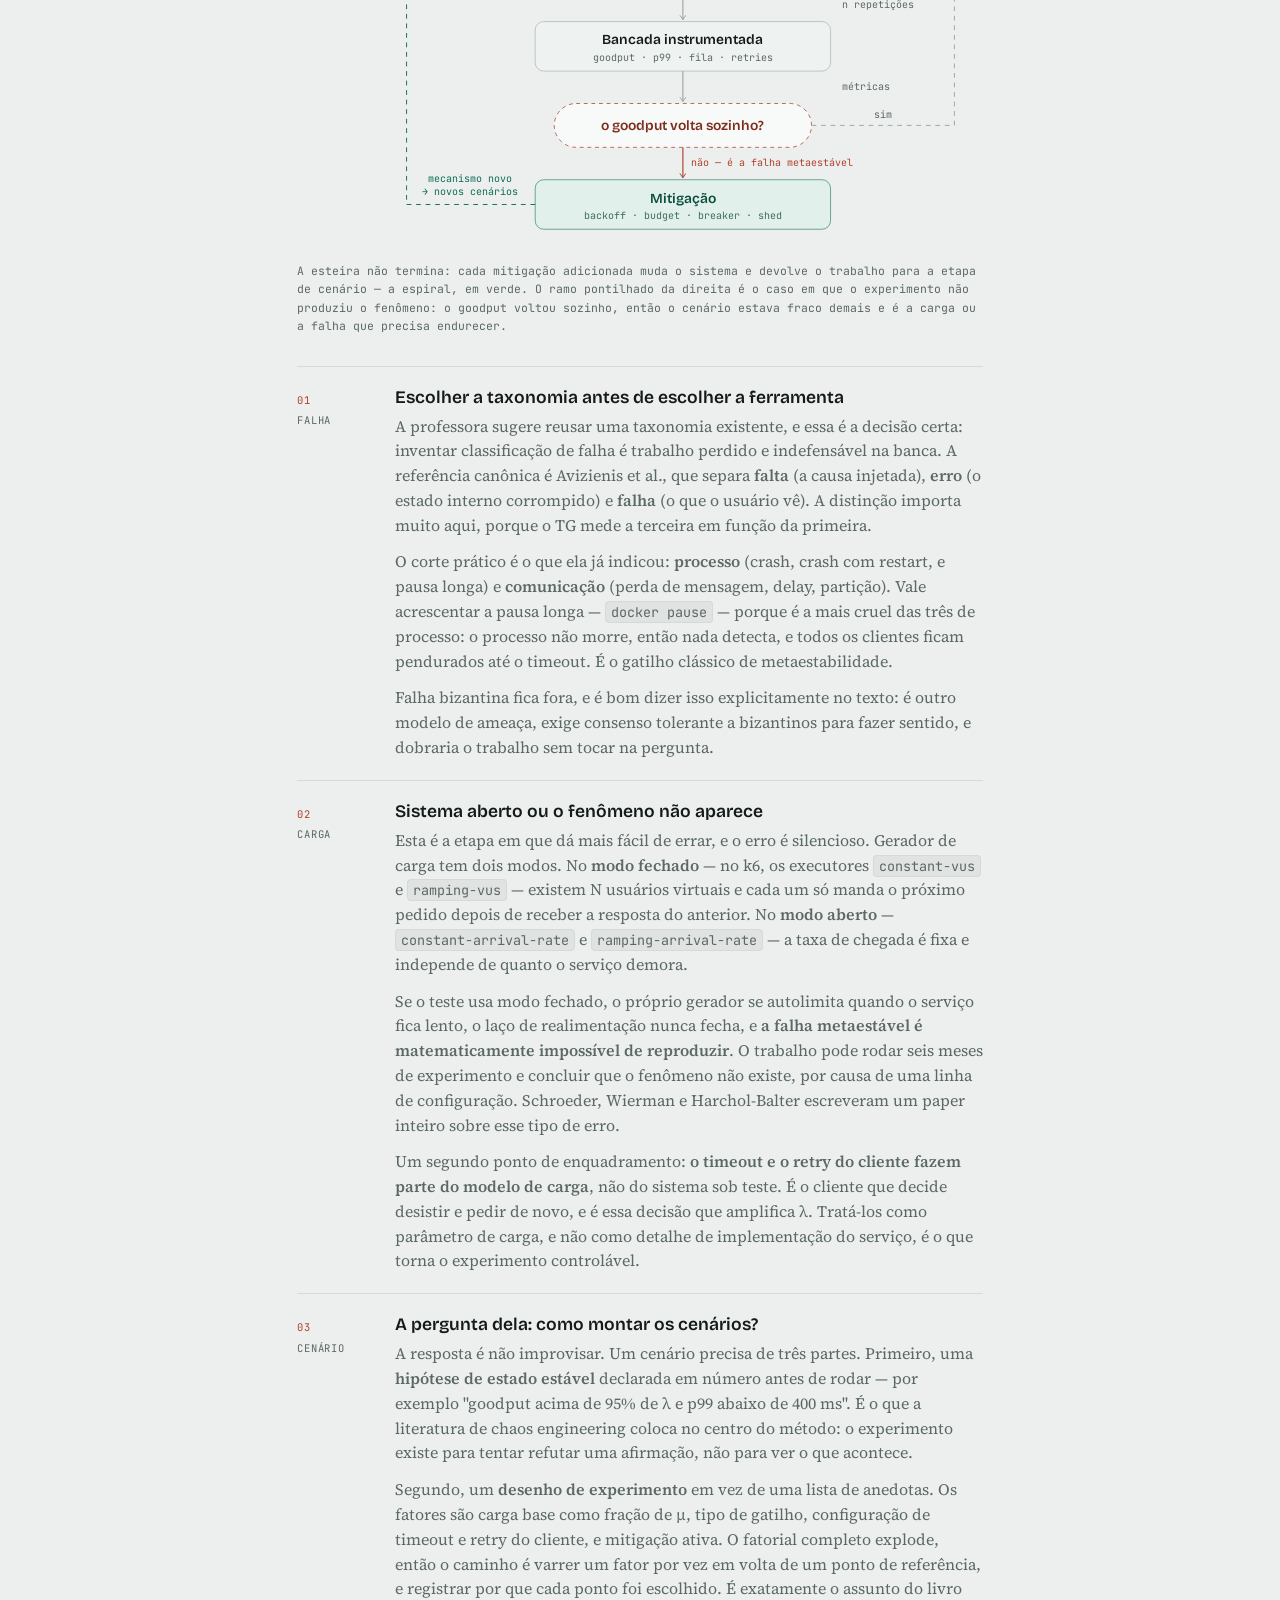
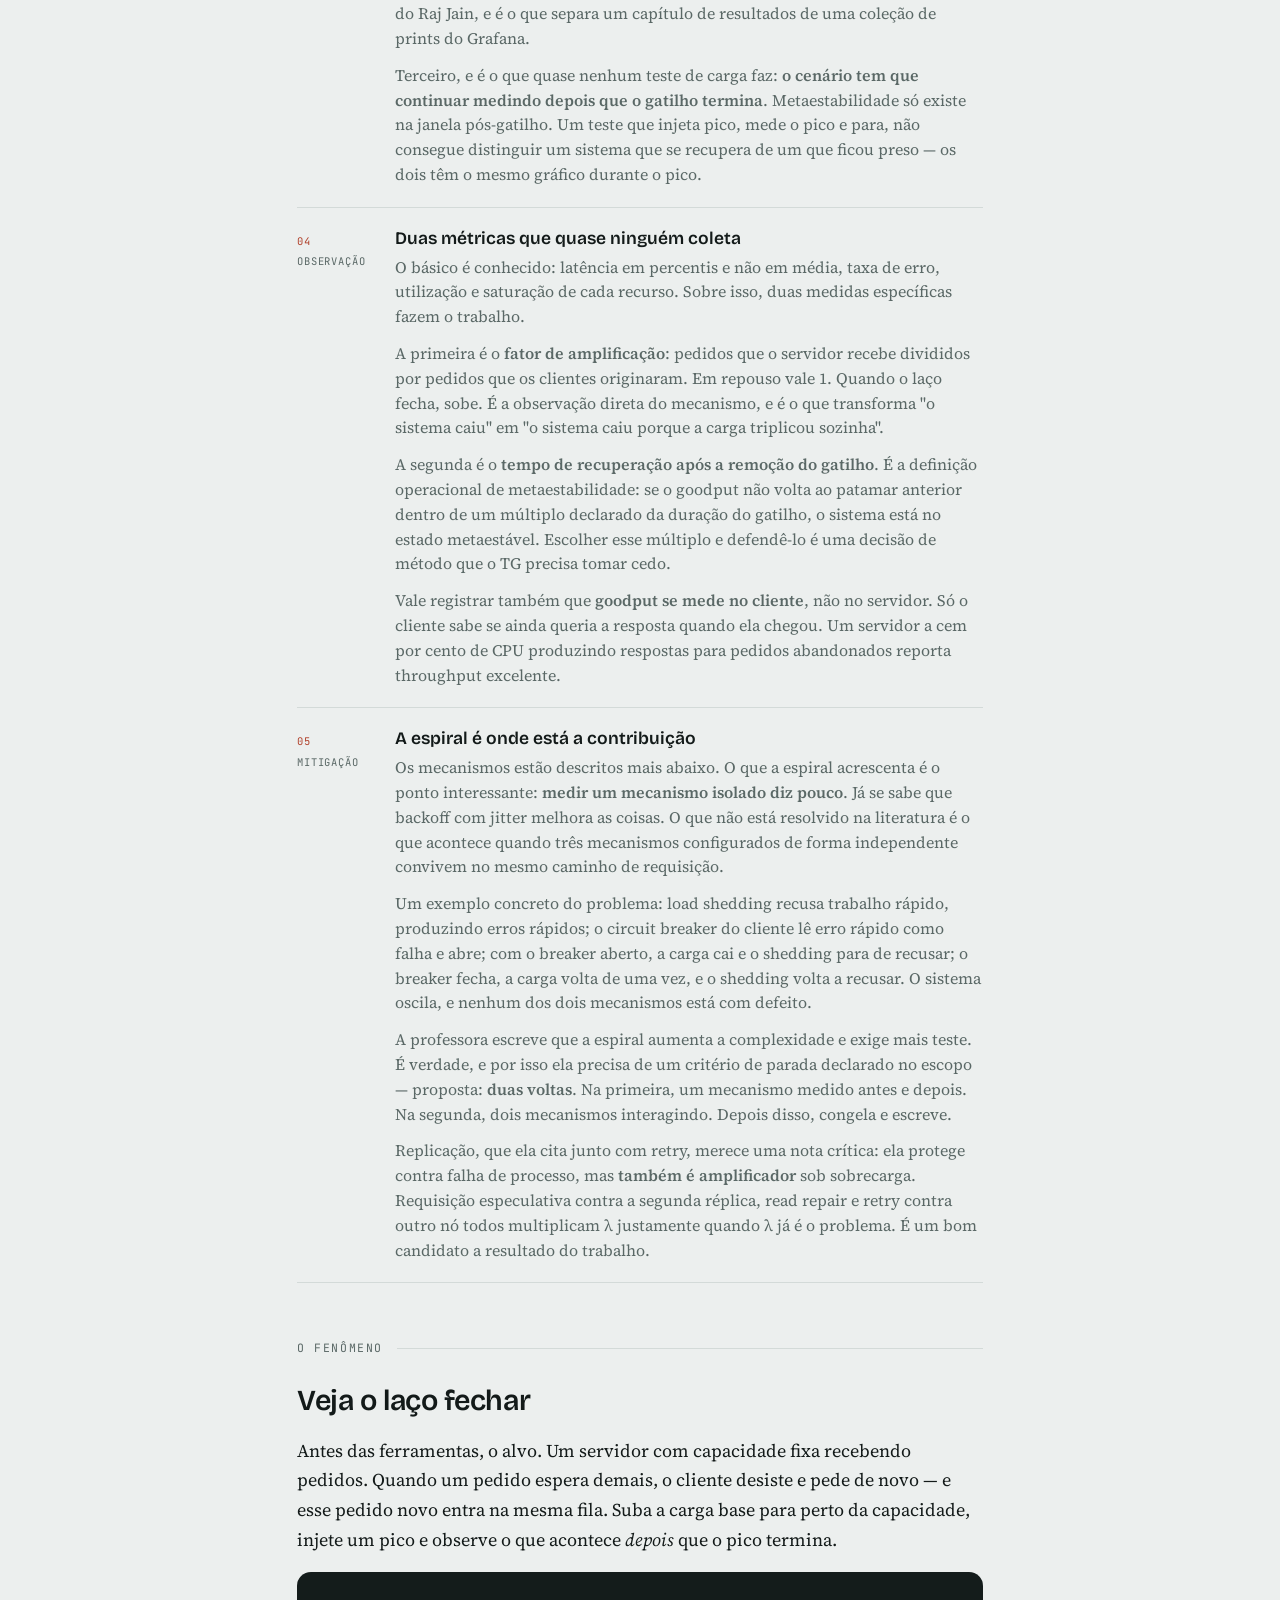
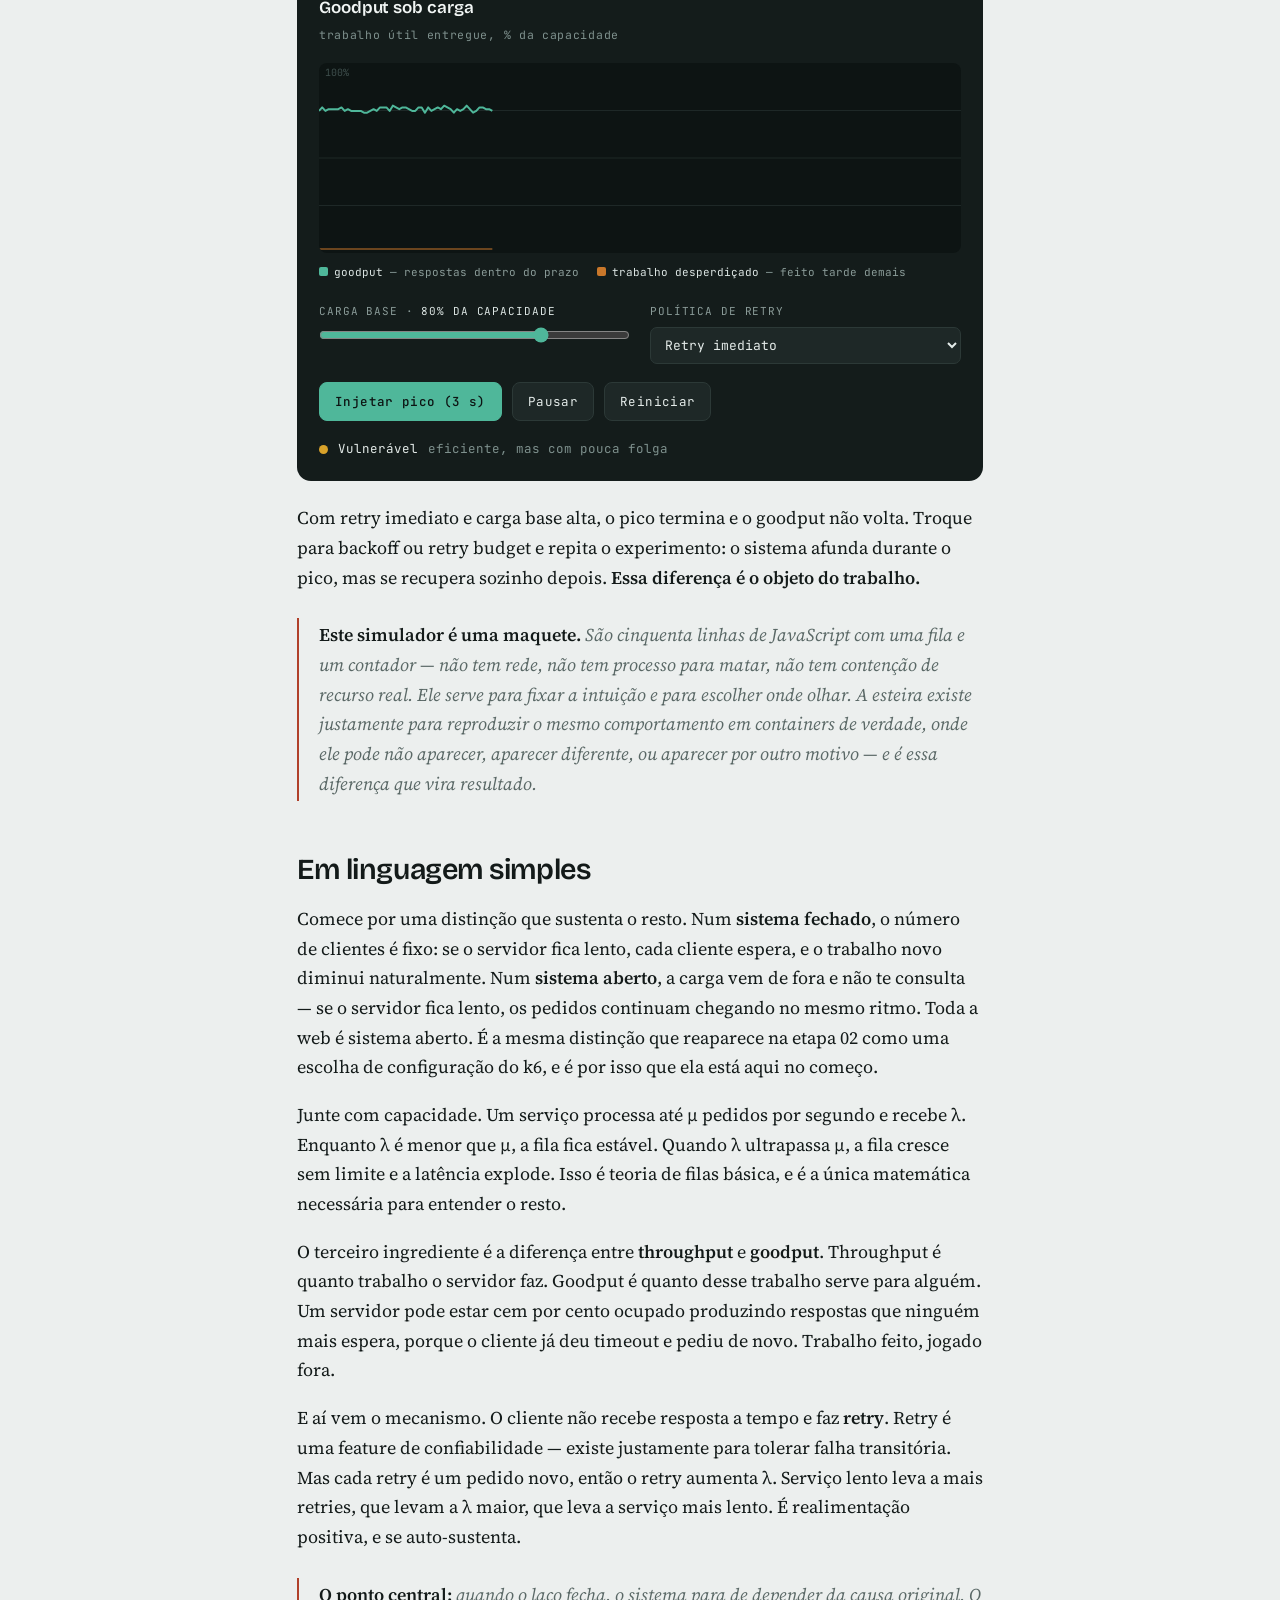
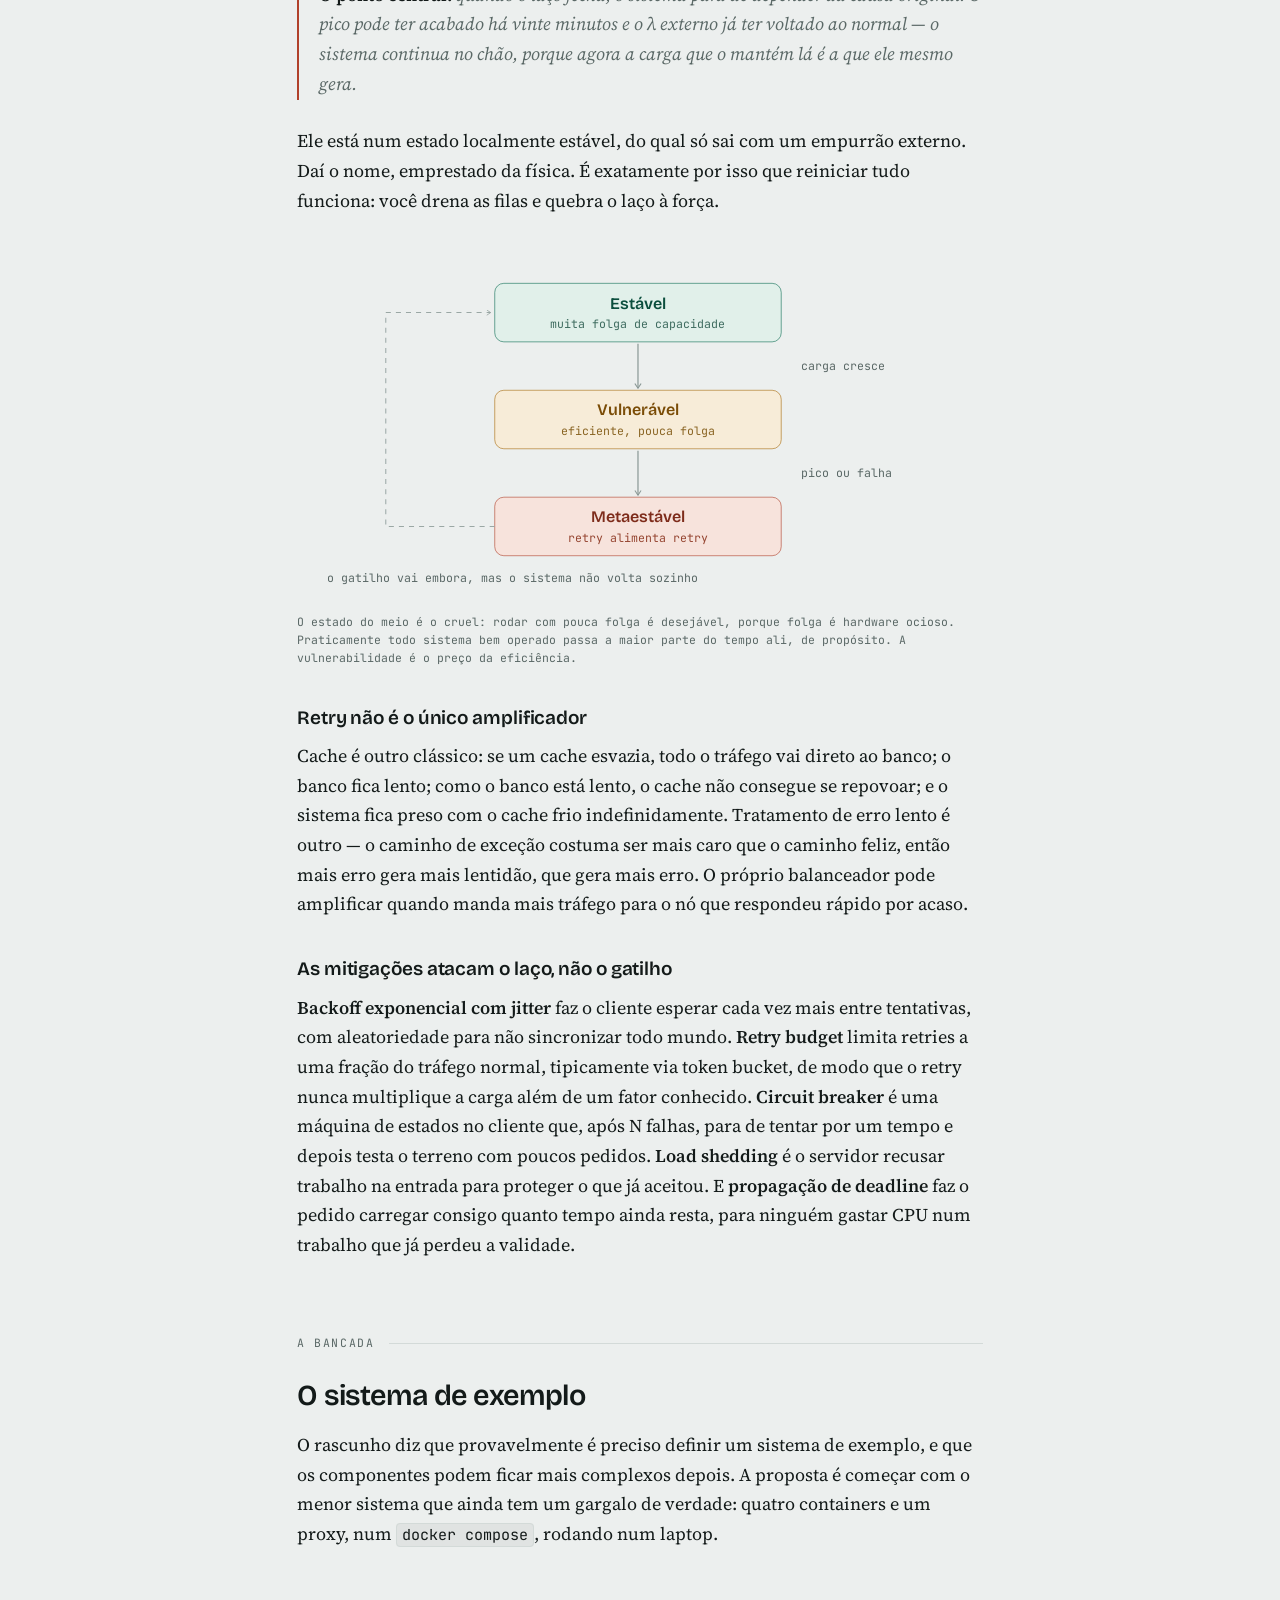
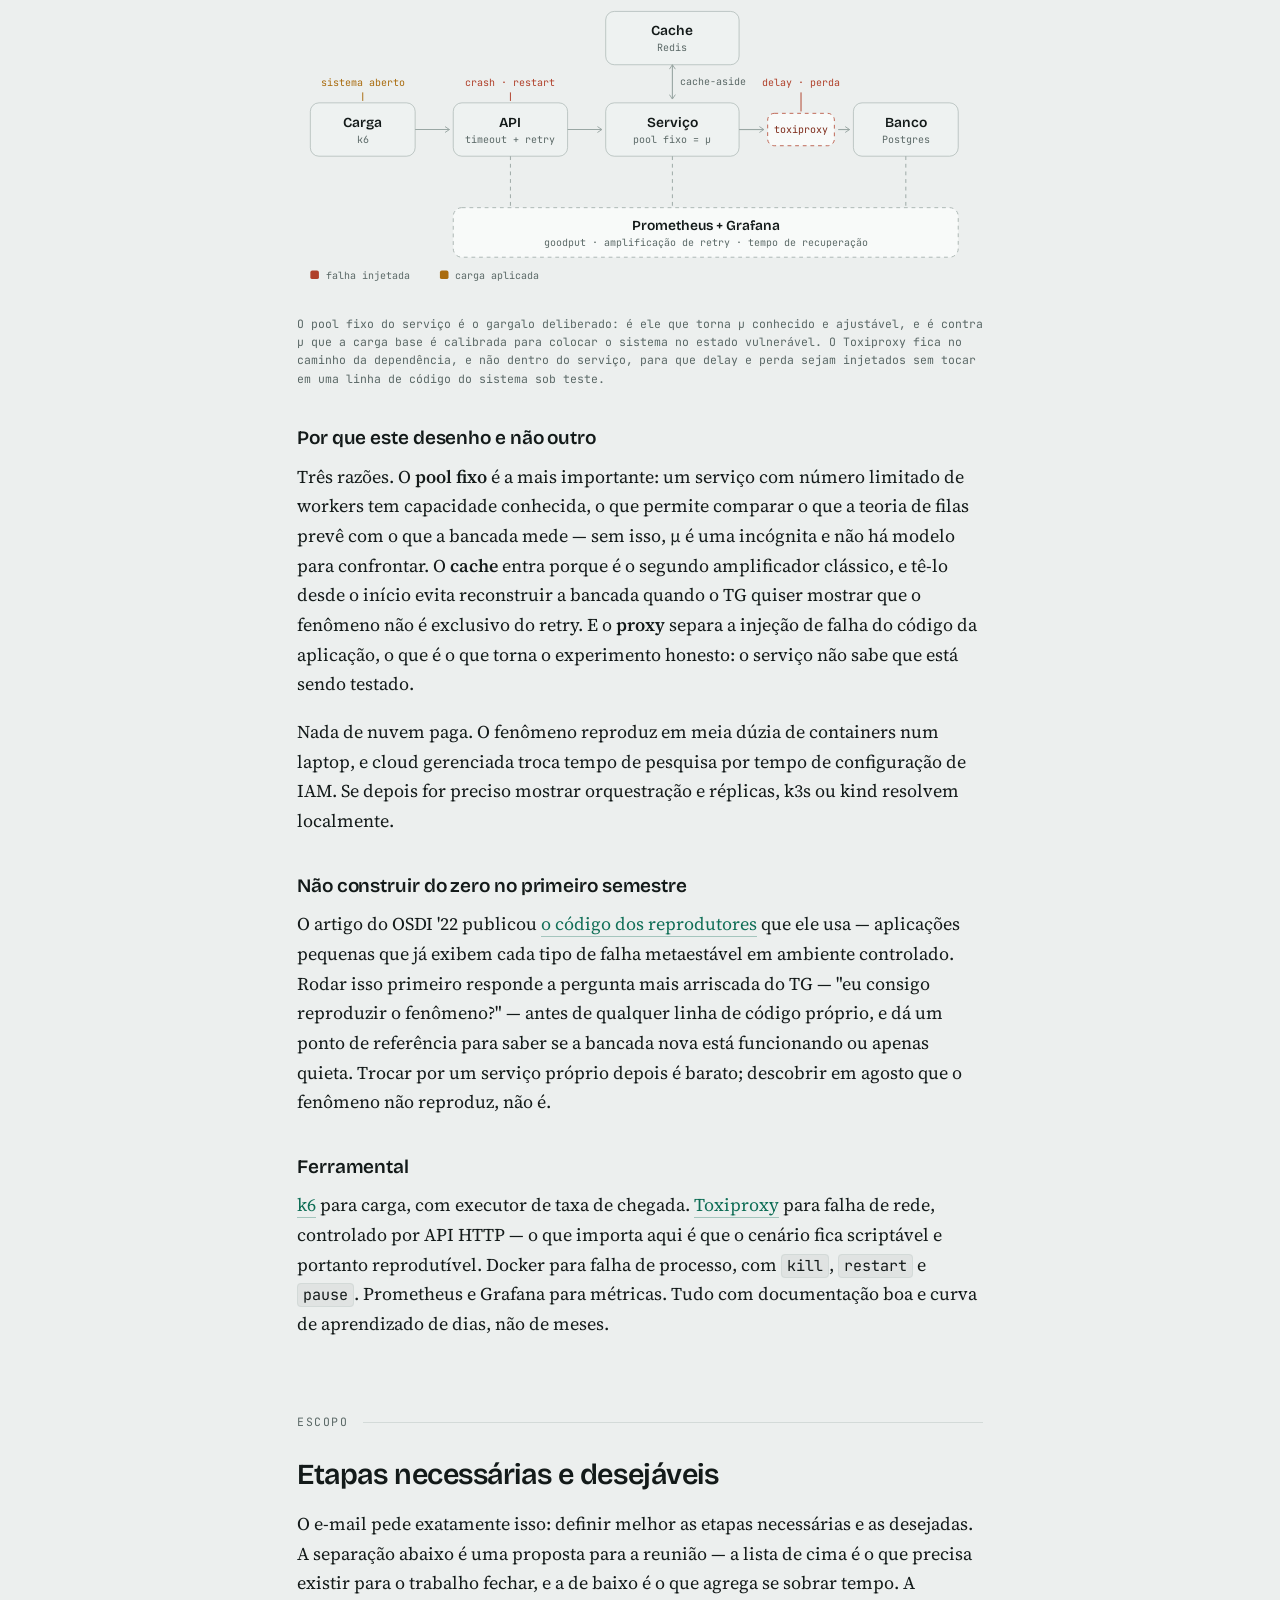
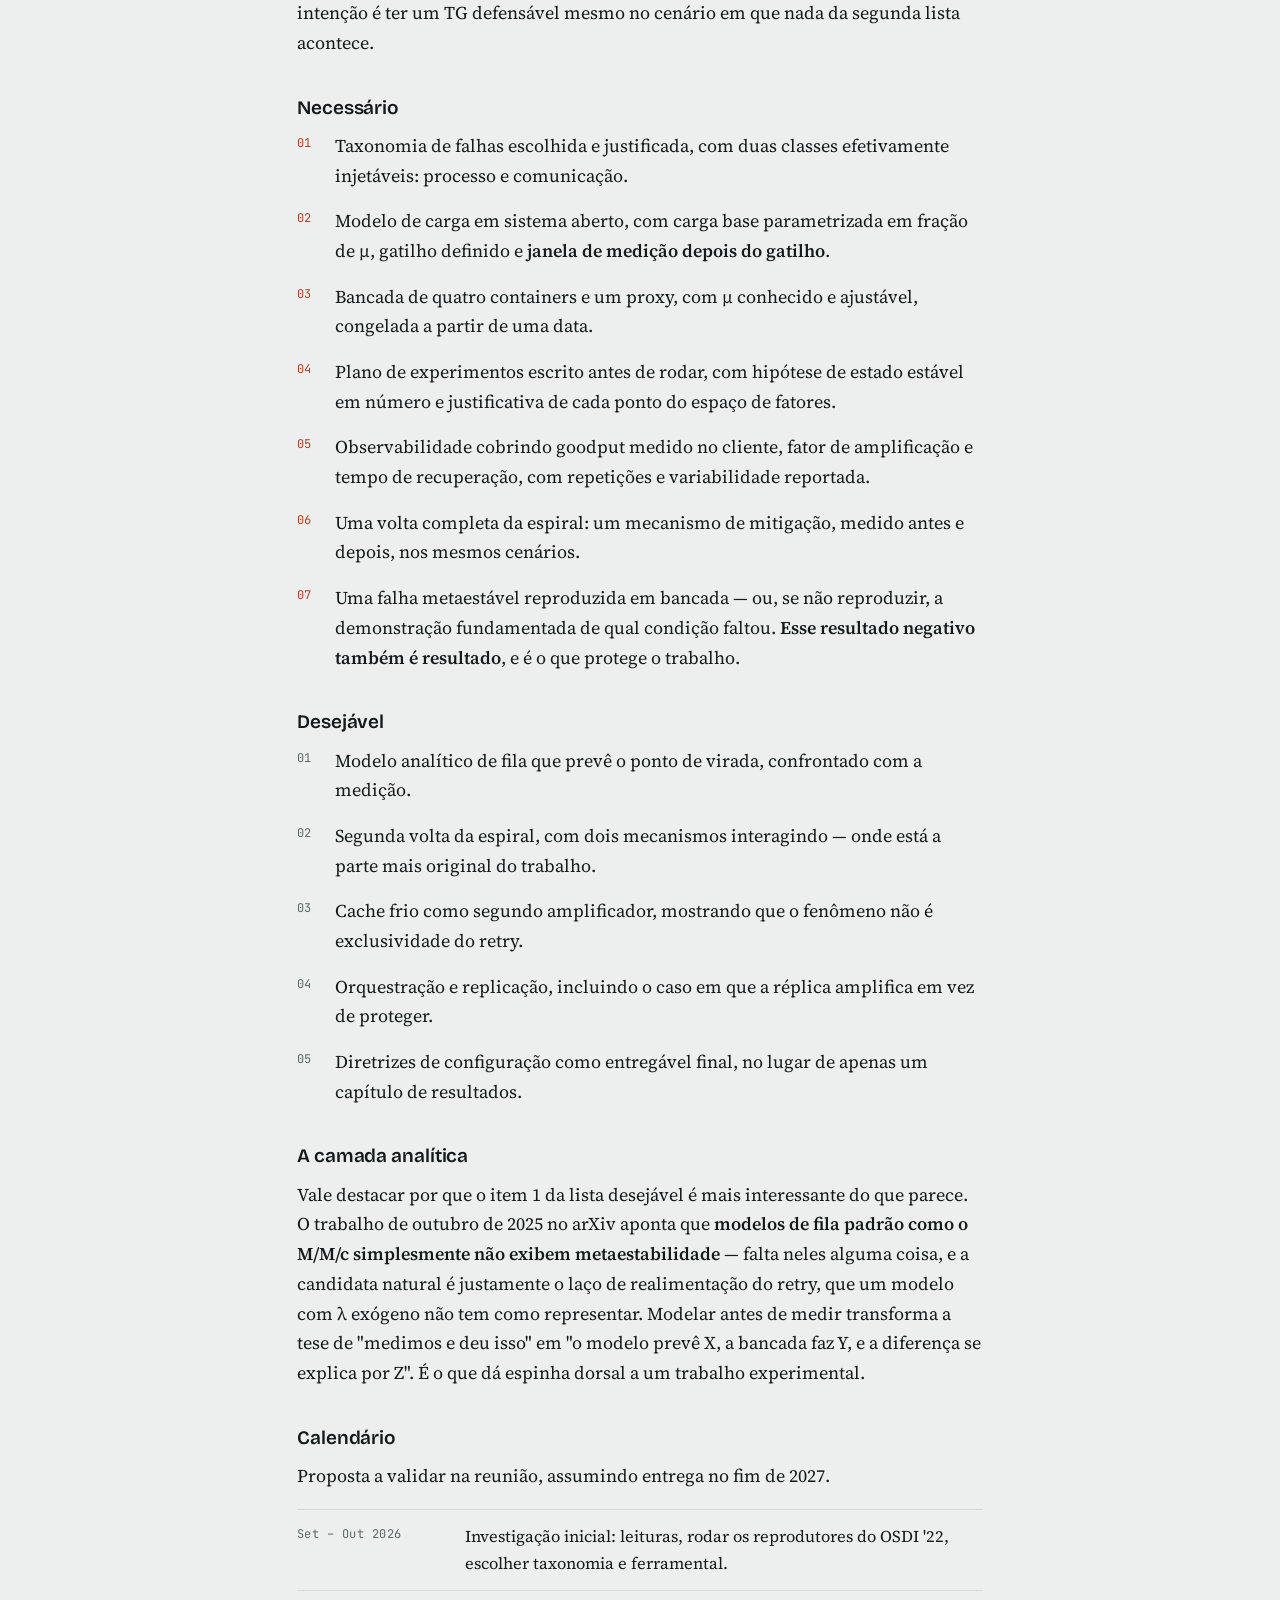
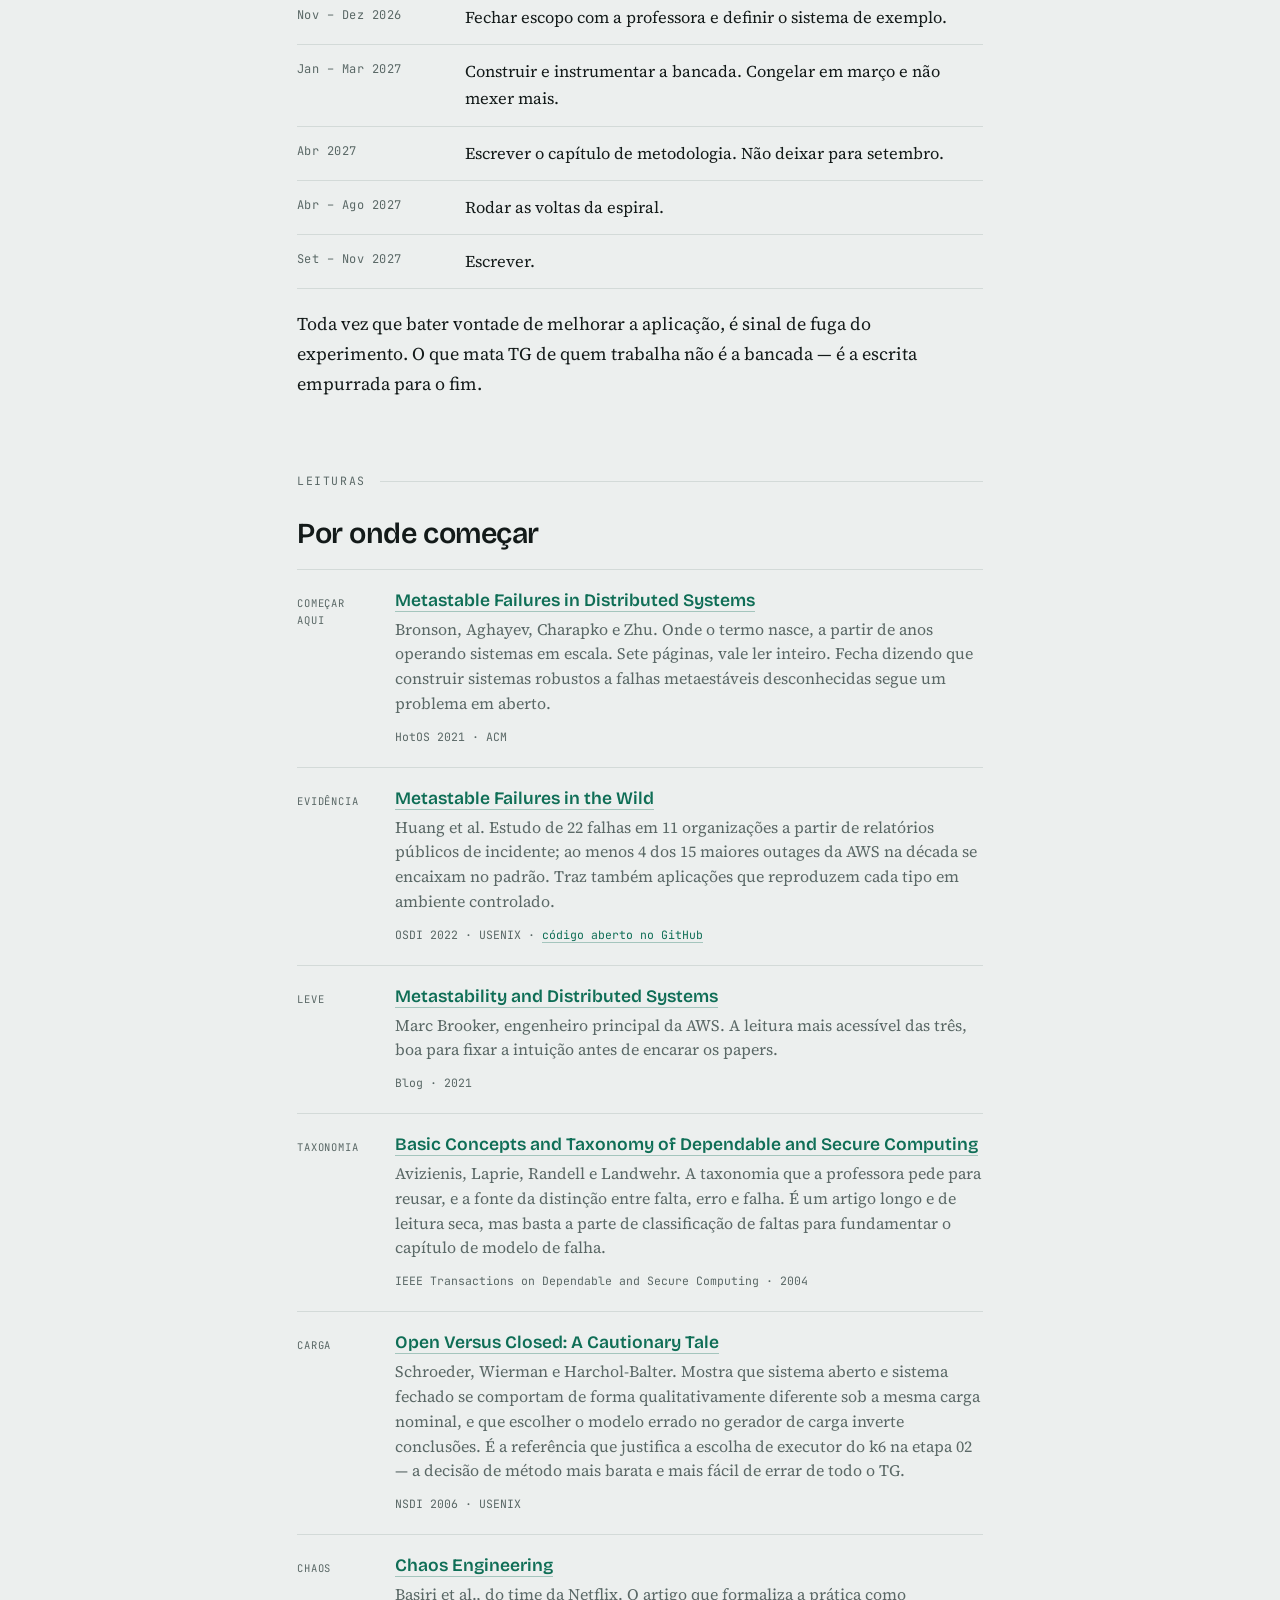
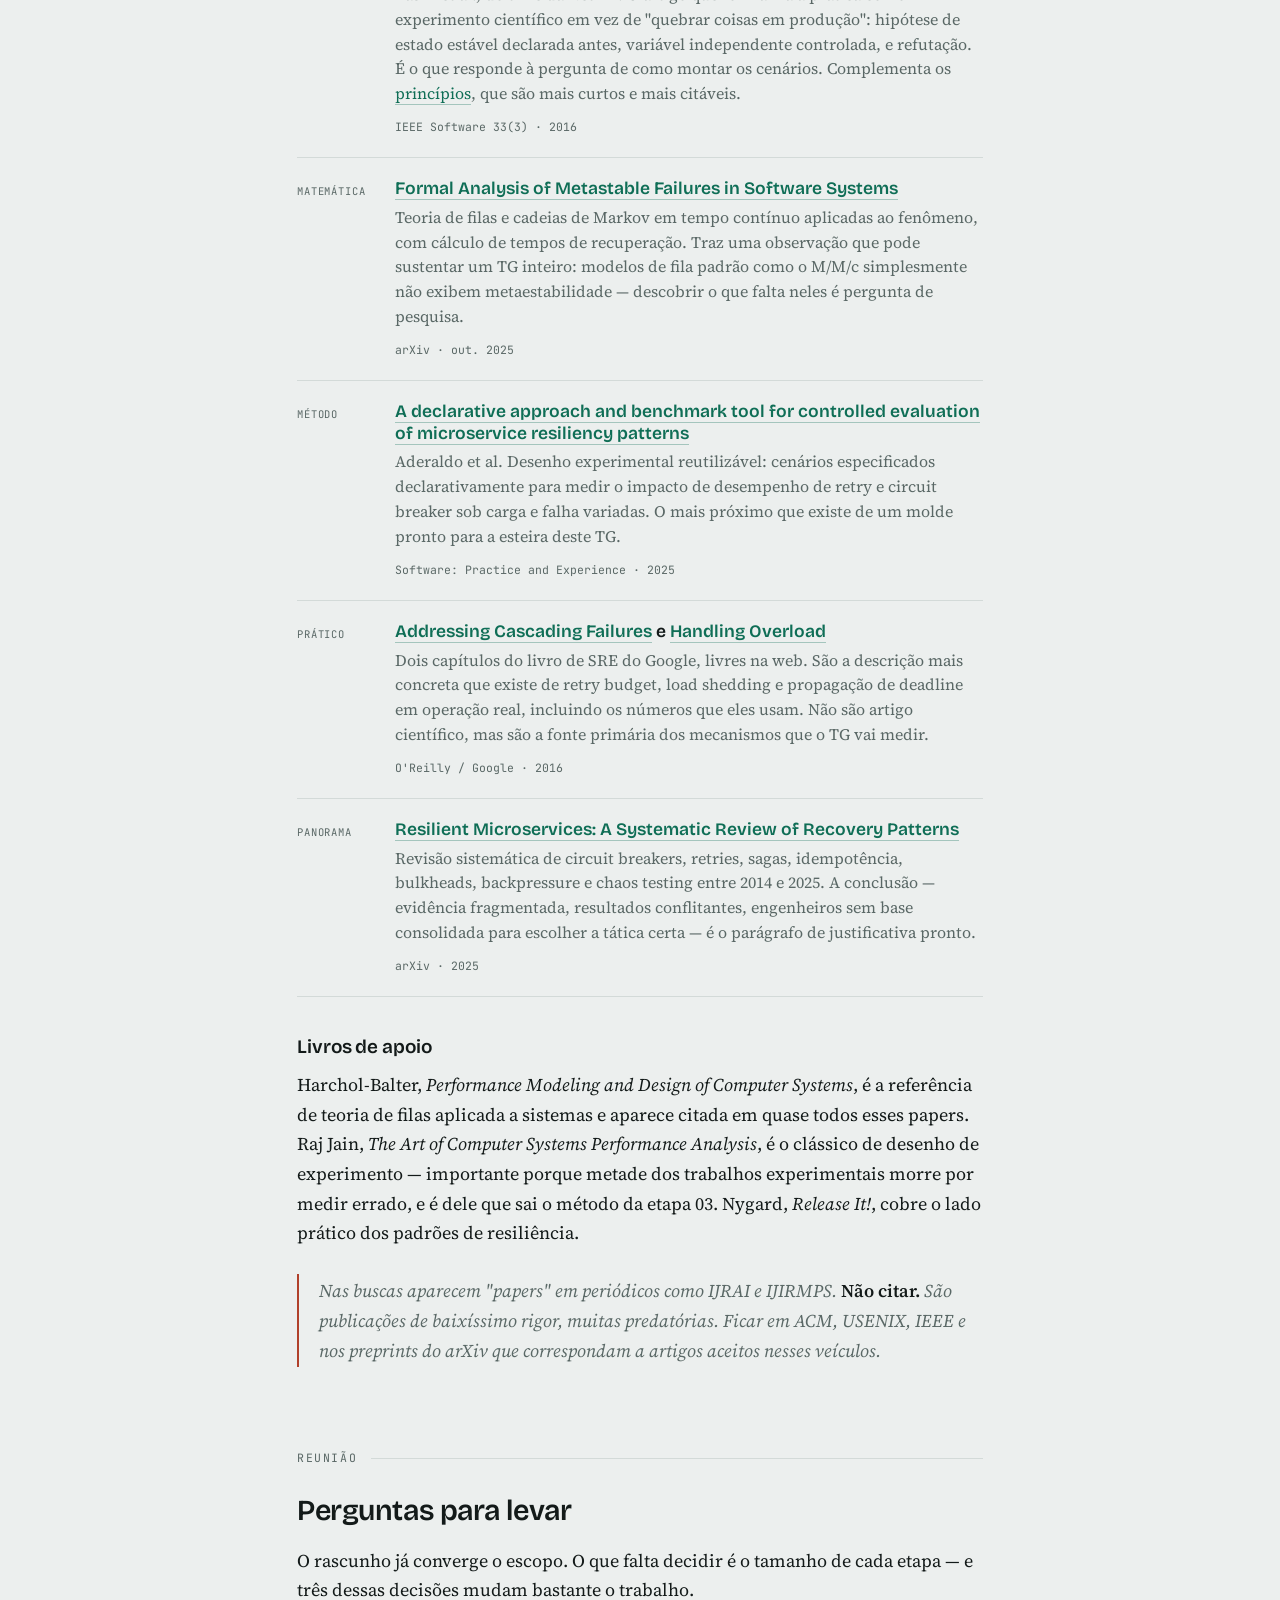
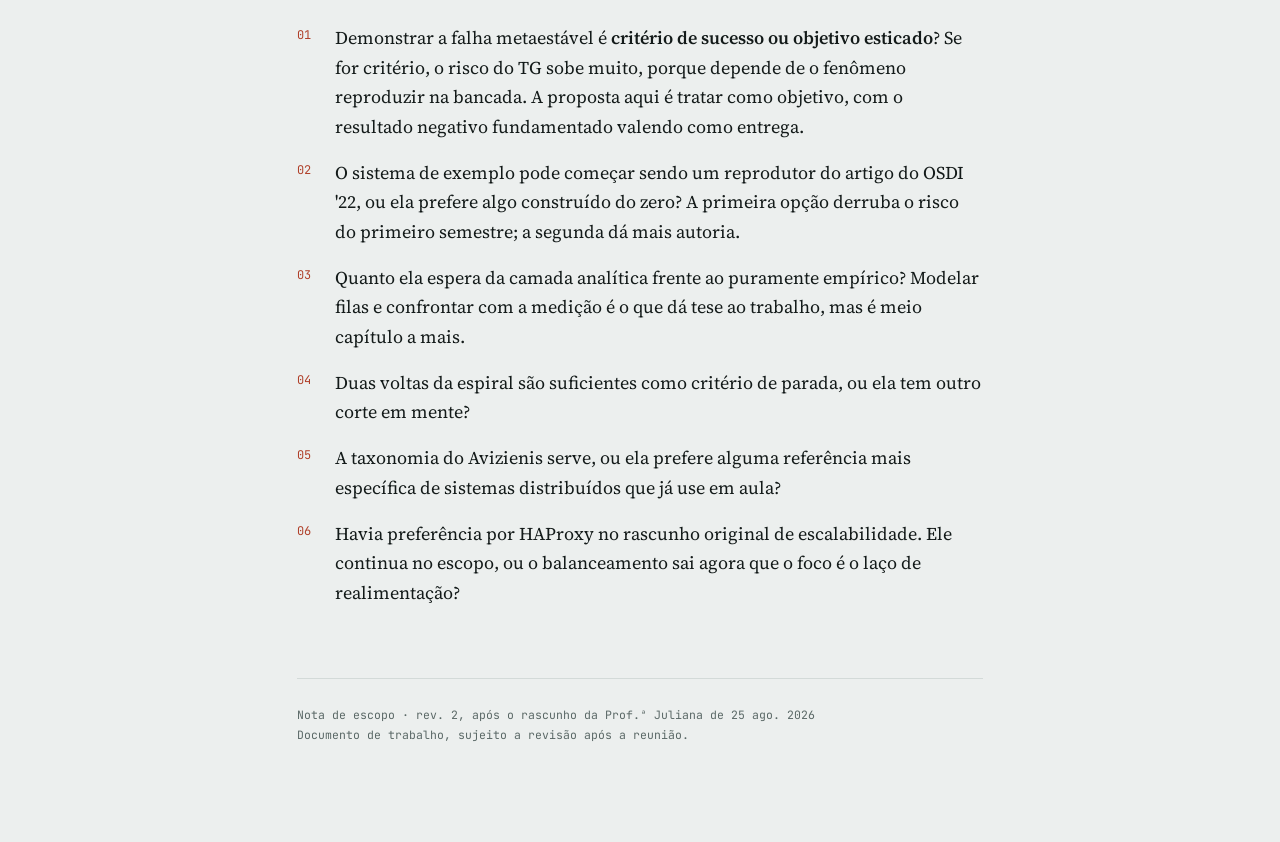
==== commit 94977cd5: "Reescreve a nota de escopo como esteira de ponta a ponta O rascunho da professora (25/08) converge o" ====
--- a/index.html
+++ b/index.html
@@ -3,8 +3,8 @@
 <head>
 <meta charset="utf-8">
 <meta name="viewport" content="width=device-width, initial-scale=1">
-<title>Falhas metaestáveis — nota de escopo de TG</title>
-<meta name="description" content="Nota de escopo de TG (ITA): falhas metaestáveis em sistemas distribuídos — quando o mecanismo de resiliência passa a ser a causa da indisponibilidade.">
+<title>Engineering Resilient Distributed Systems — nota de escopo de TG</title>
+<meta name="description" content="Nota de escopo de TG (ITA): uma esteira de ponta a ponta — modelo de falha, modelo de carga, cenário, observação, mitigação — percorrida em espiral até reproduzir em bancada uma falha metaestável.">
 <link rel="preconnect" href="https://fonts.googleapis.com">
 <link rel="preconnect" href="https://fonts.gstatic.com" crossorigin>
 <link href="https://fonts.googleapis.com/css2?family=Bricolage+Grotesque:opsz,wght@12..96,400;12..96,600;12..96,800&family=Source+Serif+4:ital,opsz,wght@0,8..60,400;0,8..60,600;1,8..60,400&family=JetBrains+Mono:wght@400;500&display=swap" rel="stylesheet">
@@ -39,7 +39,14 @@
 .thesis{font-size:20px; line-height:1.55; color:var(--muted); margin:22px 0 0; max-width:52ch}
 .thesis em{color:var(--ink); font-style:italic}
 
-section{padding-top:56px}
+.toc{
+  display:flex; flex-wrap:wrap; gap:7px 20px; margin:34px 0 0;
+  font-family:var(--mono); font-size:11.5px; letter-spacing:.09em; text-transform:uppercase;
+}
+.toc a{color:var(--muted); border-bottom:0}
+.toc a:hover{color:var(--teal)}
+
+section{padding-top:56px; scroll-margin-top:20px}
 .rule{display:flex; align-items:center; gap:14px; margin-bottom:26px}
 .rule span{font-family:var(--mono); font-size:11.5px; letter-spacing:.14em; text-transform:uppercase; color:var(--muted); white-space:nowrap}
 .rule i{flex:1; height:1px; background:var(--line)}
@@ -81,6 +88,8 @@
 
 figure{margin:30px 0}
 figure svg{width:100%; height:auto; display:block}
+.pan{overflow-x:auto; overscroll-behavior-x:contain}
+.hint{display:none}
 figcaption{font-family:var(--mono); font-size:11.5px; color:var(--muted); margin-top:12px; line-height:1.6}
 
 .callout{border-left:2px solid var(--coral); padding:2px 0 2px 20px; margin:26px 0; color:var(--muted); font-style:italic}
@@ -90,8 +99,11 @@
 .item{border-bottom:1px solid var(--line); padding:20px 0; display:grid; grid-template-columns:78px 1fr; gap:20px}
 .item .tag{font-family:var(--mono); font-size:10.5px; letter-spacing:.08em; text-transform:uppercase; color:var(--muted); padding-top:5px}
 .item h4{font-family:var(--display); font-weight:600; font-size:17.5px; margin:0 0 5px; line-height:1.25}
-.item p{font-size:16px; margin:0; color:var(--muted); line-height:1.55}
+.item p{font-size:16px; margin:0 0 12px; color:var(--muted); line-height:1.55}
+.item p:last-child{margin-bottom:0}
 .item .meta{font-family:var(--mono); font-size:11.5px; color:var(--muted); margin-top:7px}
+.item .num{color:var(--coral)}
+.steps .tag .num{display:block; margin-bottom:3px}
 
 ol.q{padding-left:0; list-style:none; counter-reset:q; margin:0}
 ol.q li{counter-increment:q; padding-left:38px; position:relative; margin-bottom:16px}
@@ -99,9 +111,15 @@
   content:counter(q,decimal-leading-zero); position:absolute; left:0; top:3px;
   font-family:var(--mono); font-size:12px; color:var(--coral);
 }
+ol.q.want li::before{color:var(--muted)}
+
+code{
+  font-family:var(--mono); font-size:.84em; background:rgba(19,26,25,.055);
+  border:1px solid var(--line); border-radius:4px; padding:1px 5px; white-space:nowrap;
+}
 
 .cal{border-top:1px solid var(--line); margin-top:6px}
-.cal div{display:grid; grid-template-columns:118px 1fr; gap:18px; padding:13px 0; border-bottom:1px solid var(--line)}
+.cal div{display:grid; grid-template-columns:150px 1fr; gap:18px; padding:13px 0; border-bottom:1px solid var(--line)}
 .cal b{font-family:var(--mono); font-size:12px; font-weight:400; color:var(--muted); letter-spacing:.04em; padding-top:2px}
 .cal span{font-size:16.5px}
 
@@ -109,6 +127,9 @@
 
 @media (max-width:620px){
   body{font-size:17px}
+  .pan{padding-bottom:8px}
+  .pan svg{min-width:660px}
+  .hint{display:block; font-family:var(--mono); font-size:10.5px; color:var(--muted); margin-top:8px}
   .controls{grid-template-columns:1fr}
   .item{grid-template-columns:1fr; gap:6px}
   .item .tag{padding-top:0}
@@ -122,15 +143,146 @@
 <div class="wrap">
 
 <header>
-  <div class="eyebrow">Nota de escopo · TG · ITA</div>
-  <h1>Quando a defesa vira o ataque</h1>
-  <p class="thesis">Um sistema distribuído pode cair por causa de um pico de tráfego e <em>continuar caído depois que o pico passa</em> — porque o mecanismo que existe para protegê-lo passou a alimentá-lo.</p>
+  <div class="eyebrow">Nota de escopo · TG · ITA · Engineering Resilient Distributed Systems</div>
+  <h1>A esteira e a espiral</h1>
+  <p class="thesis">Cinco etapas — modelo de falha, modelo de carga, cenário, observação, mitigação — percorridas em espiral sobre um serviço de exemplo, até <em>reproduzir em bancada uma falha metaestável</em>: o caso em que o sistema não volta sozinho depois que o gatilho já foi embora.</p>
+  <nav class="toc">
+    <a href="#esteira">A esteira</a>
+    <a href="#fenomeno">O fenômeno</a>
+    <a href="#bancada">A bancada</a>
+    <a href="#etapas">Etapas</a>
+    <a href="#leituras">Leituras</a>
+    <a href="#reuniao">Reunião</a>
+  </nav>
 </header>
 
-<section>
-  <div class="rule"><span>Simulador</span><i></i></div>
+<section id="esteira">
+  <div class="rule"><span>A esteira</span><i></i></div>
+  <h2>O que o rascunho da professora descreve</h2>
+
+  <p>O rascunho lista cinco coisas: modelos de falha e injeção de falha, modelos de carga, chaos engineering, teste e observabilidade, e mecanismos de mitigação. Lidas soltas, parecem cinco assuntos. Lidas na ordem, são <strong>uma esteira</strong>: cada etapa produz a entrada da seguinte, e o conjunto é um método de ponta a ponta para medir como um serviço responde a estresse.</p>
+
+  <p>Uma falha e uma carga se combinam num cenário. O cenário roda contra um sistema instrumentado. A instrumentação produz números. Os números dizem se o serviço aguentou. Quando não aguentou, entra um mecanismo de mitigação — e é aí que a esteira deixa de ser linha reta, porque o mecanismo novo muda o sistema e obriga a refazer os cenários. É a espiral que ela aponta no final do rascunho.</p>
+
+  <p>A última linha do rascunho — <em>"e vamos ver se conseguimos demonstrar uma falha metaestável"</em> — é o que dá destino à esteira. Sem um alvo, montar bancada e injetar falha rende um catálogo de gráficos de latência. Com o alvo, cada etapa existe por um motivo: a falha metaestável é justamente o fenômeno que <strong>só aparece se as cinco etapas estiverem certas ao mesmo tempo</strong>. Carga fechada em vez de aberta, e ela não aparece. Sem medir depois do gatilho, e ela não aparece. Sem retry no cliente, e ela não aparece.</p>
+
+  <div class="callout" style="border-left-color:var(--teal)"><strong>Sob quais condições de carga e de configuração a própria estratégia de resiliência passa a ser a causa da indisponibilidade — e quais mitigações de fato quebram o laço de realimentação?</strong></div>
+
+  <p>Essa é a pergunta que a esteira serve para responder. O que segue é cada etapa dela, com a ferramenta correspondente e a decisão que precisa ser tomada.</p>
+
+  <figure>
+    <div class="pan"><svg viewBox="0 0 720 440" xmlns="http://www.w3.org/2000/svg" role="img" aria-labelledby="ft ft2">
+      <title id="ft">A esteira de cinco etapas e a espiral de realimentação</title>
+      <desc id="ft2">Modelo de falha e modelo de carga se combinam num cenário. O cenário roda na bancada instrumentada, que responde se o goodput volta sozinho depois do gatilho. Se não volta, é a falha metaestável e entra uma mitigação — que devolve o trabalho para a etapa de cenário, fechando a espiral. Se volta, o cenário volta para os modelos de falha e de carga para ser endurecido.</desc>
+      <defs><marker id="fa" viewBox="0 0 10 10" refX="8" refY="5" markerWidth="6" markerHeight="6" orient="auto-start-reverse"><path d="M2 1L8 5L2 9" fill="none" stroke="context-stroke" stroke-width="1.4" stroke-linecap="round" stroke-linejoin="round"/></marker></defs>
+
+      <rect x="250" y="30" width="150" height="52" rx="9" fill="#EEF2F1" stroke="#9AA7A4" stroke-width="0.6"/>
+      <text x="325" y="54" text-anchor="middle" font-family="Bricolage Grotesque,sans-serif" font-size="14.5" font-weight="600" fill="#131A19">Modelo de falha</text>
+      <text x="325" y="71" text-anchor="middle" font-family="JetBrains Mono,monospace" font-size="10.5" fill="#5A6866">crash · perda · delay</text>
+
+      <rect x="410" y="30" width="150" height="52" rx="9" fill="#EEF2F1" stroke="#9AA7A4" stroke-width="0.6"/>
+      <text x="485" y="54" text-anchor="middle" font-family="Bricolage Grotesque,sans-serif" font-size="14.5" font-weight="600" fill="#131A19">Modelo de carga</text>
+      <text x="485" y="71" text-anchor="middle" font-family="JetBrains Mono,monospace" font-size="10.5" fill="#5A6866">aberta · pico · retry</text>
+
+      <line x1="325" y1="82" x2="325" y2="99" stroke="#9AA7A4" stroke-width="1.2"/>
+      <line x1="485" y1="82" x2="485" y2="99" stroke="#9AA7A4" stroke-width="1.2"/>
+      <line x1="325" y1="99" x2="485" y2="99" stroke="#9AA7A4" stroke-width="1.2"/>
+      <line x1="405" y1="99" x2="405" y2="112" stroke="#9AA7A4" stroke-width="1.2" marker-end="url(#fa)"/>
+      <text x="572" y="103" font-family="JetBrains Mono,monospace" font-size="10.5" fill="#5A6866">combinações</text>
+
+      <rect x="250" y="114" width="310" height="52" rx="9" fill="#EEF2F1" stroke="#9AA7A4" stroke-width="0.6"/>
+      <text x="405" y="138" text-anchor="middle" font-family="Bricolage Grotesque,sans-serif" font-size="14.5" font-weight="600" fill="#131A19">Cenário</text>
+      <text x="405" y="155" text-anchor="middle" font-family="JetBrains Mono,monospace" font-size="10.5" fill="#5A6866">carga base × gatilho × configuração</text>
+
+      <line x1="405" y1="166" x2="405" y2="198" stroke="#9AA7A4" stroke-width="1.2" marker-end="url(#fa)"/>
+      <text x="572" y="186" font-family="JetBrains Mono,monospace" font-size="10.5" fill="#5A6866">n repetições</text>
+
+      <rect x="250" y="200" width="310" height="52" rx="9" fill="#EEF2F1" stroke="#9AA7A4" stroke-width="0.6"/>
+      <text x="405" y="224" text-anchor="middle" font-family="Bricolage Grotesque,sans-serif" font-size="14.5" font-weight="600" fill="#131A19">Bancada instrumentada</text>
+      <text x="405" y="241" text-anchor="middle" font-family="JetBrains Mono,monospace" font-size="10.5" fill="#5A6866">goodput · p99 · fila · retries</text>
+
+      <line x1="405" y1="252" x2="405" y2="284" stroke="#9AA7A4" stroke-width="1.2" marker-end="url(#fa)"/>
+      <text x="572" y="272" font-family="JetBrains Mono,monospace" font-size="10.5" fill="#5A6866">métricas</text>
+
+      <rect x="270" y="286" width="270" height="46" rx="23" fill="#F8FAF9" stroke="#B0402A" stroke-width="0.8" stroke-dasharray="4 4"/>
+      <text x="405" y="314" text-anchor="middle" font-family="Bricolage Grotesque,sans-serif" font-size="14.5" font-weight="600" fill="#7E2C1B">o goodput volta sozinho?</text>
+
+      <line x1="405" y1="332" x2="405" y2="364" stroke="#B0402A" stroke-width="1.2" marker-end="url(#fa)"/>
+      <text x="414" y="352" font-family="JetBrains Mono,monospace" font-size="10.5" fill="#B0402A">não — é a falha metaestável</text>
+
+      <rect x="250" y="366" width="310" height="52" rx="9" fill="#E1F0EA" stroke="#0F6E56" stroke-width="0.6"/>
+      <text x="405" y="390" text-anchor="middle" font-family="Bricolage Grotesque,sans-serif" font-size="14.5" font-weight="600" fill="#0B4E3D">Mitigação</text>
+      <text x="405" y="407" text-anchor="middle" font-family="JetBrains Mono,monospace" font-size="10.5" fill="#3F6C60">backoff · budget · breaker · shed</text>
+
+      <path d="M250 392 L115 392 L115 140 L246 140" fill="none" stroke="#0F6E56" stroke-width="1" stroke-dasharray="5 5" marker-end="url(#fa)"/>
+      <text x="182" y="368" text-anchor="middle" font-family="JetBrains Mono,monospace" font-size="10.5" fill="#0F6E56">mecanismo novo</text>
+      <text x="182" y="382" text-anchor="middle" font-family="JetBrains Mono,monospace" font-size="10.5" fill="#0F6E56">→ novos cenários</text>
+
+      <path d="M540 309 L690 309 L690 56 L564 56" fill="none" stroke="#9AA7A4" stroke-width="1" stroke-dasharray="5 5" marker-end="url(#fa)"/>
+      <text x="615" y="301" text-anchor="middle" font-family="JetBrains Mono,monospace" font-size="10.5" fill="#5A6866">sim</text>
+    </svg></div>
+    <figcaption><span class="hint">→ arraste o diagrama para o lado</span>A esteira não termina: cada mitigação adicionada muda o sistema e devolve o trabalho para a etapa de cenário — a espiral, em verde. O ramo pontilhado da direita é o caso em que o experimento não produziu o fenômeno: o goodput voltou sozinho, então o cenário estava fraco demais e é a carga ou a falha que precisa endurecer.</figcaption>
+  </figure>
+
+  <div class="stack steps">
+    <div class="item">
+      <div class="tag"><span class="num">01</span> Falha</div>
+      <div>
+        <h4>Escolher a taxonomia antes de escolher a ferramenta</h4>
+        <p>A professora sugere reusar uma taxonomia existente, e essa é a decisão certa: inventar classificação de falha é trabalho perdido e indefensável na banca. A referência canônica é Avizienis et al., que separa <strong>falta</strong> (a causa injetada), <strong>erro</strong> (o estado interno corrompido) e <strong>falha</strong> (o que o usuário vê). A distinção importa muito aqui, porque o TG mede a terceira em função da primeira.</p>
+        <p>O corte prático é o que ela já indicou: <strong>processo</strong> (crash, crash com restart, e pausa longa) e <strong>comunicação</strong> (perda de mensagem, delay, partição). Vale acrescentar a pausa longa — <code>docker pause</code> — porque é a mais cruel das três de processo: o processo não morre, então nada detecta, e todos os clientes ficam pendurados até o timeout. É o gatilho clássico de metaestabilidade.</p>
+        <p>Falha bizantina fica fora, e é bom dizer isso explicitamente no texto: é outro modelo de ameaça, exige consenso tolerante a bizantinos para fazer sentido, e dobraria o trabalho sem tocar na pergunta.</p>
+      </div>
+    </div>
+
+    <div class="item">
+      <div class="tag"><span class="num">02</span> Carga</div>
+      <div>
+        <h4>Sistema aberto ou o fenômeno não aparece</h4>
+        <p>Esta é a etapa em que dá mais fácil de errar, e o erro é silencioso. Gerador de carga tem dois modos. No <strong>modo fechado</strong> — no k6, os executores <code>constant-vus</code> e <code>ramping-vus</code> — existem N usuários virtuais e cada um só manda o próximo pedido depois de receber a resposta do anterior. No <strong>modo aberto</strong> — <code>constant-arrival-rate</code> e <code>ramping-arrival-rate</code> — a taxa de chegada é fixa e independe de quanto o serviço demora.</p>
+        <p>Se o teste usa modo fechado, o próprio gerador se autolimita quando o serviço fica lento, o laço de realimentação nunca fecha, e <strong>a falha metaestável é matematicamente impossível de reproduzir</strong>. O trabalho pode rodar seis meses de experimento e concluir que o fenômeno não existe, por causa de uma linha de configuração. Schroeder, Wierman e Harchol-Balter escreveram um paper inteiro sobre esse tipo de erro.</p>
+        <p>Um segundo ponto de enquadramento: <strong>o timeout e o retry do cliente fazem parte do modelo de carga</strong>, não do sistema sob teste. É o cliente que decide desistir e pedir de novo, e é essa decisão que amplifica λ. Tratá-los como parâmetro de carga, e não como detalhe de implementação do serviço, é o que torna o experimento controlável.</p>
+      </div>
+    </div>
+
+    <div class="item">
+      <div class="tag"><span class="num">03</span> Cenário</div>
+      <div>
+        <h4>A pergunta dela: como montar os cenários?</h4>
+        <p>A resposta é não improvisar. Um cenário precisa de três partes. Primeiro, uma <strong>hipótese de estado estável</strong> declarada em número antes de rodar — por exemplo "goodput acima de 95% de λ e p99 abaixo de 400 ms". É o que a literatura de chaos engineering coloca no centro do método: o experimento existe para tentar refutar uma afirmação, não para ver o que acontece.</p>
+        <p>Segundo, um <strong>desenho de experimento</strong> em vez de uma lista de anedotas. Os fatores são carga base como fração de μ, tipo de gatilho, configuração de timeout e retry do cliente, e mitigação ativa. O fatorial completo explode, então o caminho é varrer um fator por vez em volta de um ponto de referência, e registrar por que cada ponto foi escolhido. É exatamente o assunto do livro do Raj Jain, e é o que separa um capítulo de resultados de uma coleção de prints do Grafana.</p>
+        <p>Terceiro, e é o que quase nenhum teste de carga faz: <strong>o cenário tem que continuar medindo depois que o gatilho termina</strong>. Metaestabilidade só existe na janela pós-gatilho. Um teste que injeta pico, mede o pico e para, não consegue distinguir um sistema que se recupera de um que ficou preso — os dois têm o mesmo gráfico durante o pico.</p>
+      </div>
+    </div>
+
+    <div class="item">
+      <div class="tag"><span class="num">04</span> Observação</div>
+      <div>
+        <h4>Duas métricas que quase ninguém coleta</h4>
+        <p>O básico é conhecido: latência em percentis e não em média, taxa de erro, utilização e saturação de cada recurso. Sobre isso, duas medidas específicas fazem o trabalho.</p>
+        <p>A primeira é o <strong>fator de amplificação</strong>: pedidos que o servidor recebe divididos por pedidos que os clientes originaram. Em repouso vale 1. Quando o laço fecha, sobe. É a observação direta do mecanismo, e é o que transforma "o sistema caiu" em "o sistema caiu porque a carga triplicou sozinha".</p>
+        <p>A segunda é o <strong>tempo de recuperação após a remoção do gatilho</strong>. É a definição operacional de metaestabilidade: se o goodput não volta ao patamar anterior dentro de um múltiplo declarado da duração do gatilho, o sistema está no estado metaestável. Escolher esse múltiplo e defendê-lo é uma decisão de método que o TG precisa tomar cedo.</p>
+        <p>Vale registrar também que <strong>goodput se mede no cliente</strong>, não no servidor. Só o cliente sabe se ainda queria a resposta quando ela chegou. Um servidor a cem por cento de CPU produzindo respostas para pedidos abandonados reporta throughput excelente.</p>
+      </div>
+    </div>
+
+    <div class="item">
+      <div class="tag"><span class="num">05</span> Mitigação</div>
+      <div>
+        <h4>A espiral é onde está a contribuição</h4>
+        <p>Os mecanismos estão descritos mais abaixo. O que a espiral acrescenta é o ponto interessante: <strong>medir um mecanismo isolado diz pouco</strong>. Já se sabe que backoff com jitter melhora as coisas. O que não está resolvido na literatura é o que acontece quando três mecanismos configurados de forma independente convivem no mesmo caminho de requisição.</p>
+        <p>Um exemplo concreto do problema: load shedding recusa trabalho rápido, produzindo erros rápidos; o circuit breaker do cliente lê erro rápido como falha e abre; com o breaker aberto, a carga cai e o shedding para de recusar; o breaker fecha, a carga volta de uma vez, e o shedding volta a recusar. O sistema oscila, e nenhum dos dois mecanismos está com defeito.</p>
+        <p>A professora escreve que a espiral aumenta a complexidade e exige mais teste. É verdade, e por isso ela precisa de um critério de parada declarado no escopo — proposta: <strong>duas voltas</strong>. Na primeira, um mecanismo medido antes e depois. Na segunda, dois mecanismos interagindo. Depois disso, congela e escreve.</p>
+        <p>Replicação, que ela cita junto com retry, merece uma nota crítica: ela protege contra falha de processo, mas <strong>também é amplificador</strong> sob sobrecarga. Requisição especulativa contra a segunda réplica, read repair e retry contra outro nó todos multiplicam λ justamente quando λ já é o problema. É um bom candidato a resultado do trabalho.</p>
+      </div>
+    </div>
+  </div>
+</section>
+
+<section id="fenomeno">
+  <div class="rule"><span>O fenômeno</span><i></i></div>
   <h2>Veja o laço fechar</h2>
-  <p>Um servidor com capacidade fixa recebendo pedidos. Quando um pedido espera demais, o cliente desiste e pede de novo — e esse pedido novo entra na mesma fila. Suba a carga base para perto da capacidade, injete um pico e observe o que acontece <em>depois</em> que o pico termina.</p>
+  <p>Antes das ferramentas, o alvo. Um servidor com capacidade fixa recebendo pedidos. Quando um pedido espera demais, o cliente desiste e pede de novo — e esse pedido novo entra na mesma fila. Suba a carga base para perto da capacidade, injete um pico e observe o que acontece <em>depois</em> que o pico termina.</p>
 
   <div class="panel">
     <h3>Goodput sob carga</h3>
@@ -171,13 +323,12 @@
   </div>
 
   <p style="margin-top:22px">Com retry imediato e carga base alta, o pico termina e o goodput não volta. Troque para backoff ou retry budget e repita o experimento: o sistema afunda durante o pico, mas se recupera sozinho depois. <strong>Essa diferença é o objeto do trabalho.</strong></p>
-</section>
-
-<section>
-  <div class="rule"><span>O problema</span><i></i></div>
-  <h2>Em linguagem simples</h2>
-
-  <p>Comece por uma distinção que sustenta o resto. Num <strong>sistema fechado</strong>, o número de clientes é fixo: se o servidor fica lento, cada cliente espera, e o trabalho novo diminui naturalmente. Num <strong>sistema aberto</strong>, a carga vem de fora e não te consulta — se o servidor fica lento, os pedidos continuam chegando no mesmo ritmo. Toda a web é sistema aberto.</p>
+
+  <div class="callout"><strong>Este simulador é uma maquete.</strong> São cinquenta linhas de JavaScript com uma fila e um contador — não tem rede, não tem processo para matar, não tem contenção de recurso real. Ele serve para fixar a intuição e para escolher onde olhar. A esteira existe justamente para reproduzir o mesmo comportamento em containers de verdade, onde ele pode não aparecer, aparecer diferente, ou aparecer por outro motivo — e é essa diferença que vira resultado.</div>
+
+  <h2 style="margin-top:52px">Em linguagem simples</h2>
+
+  <p>Comece por uma distinção que sustenta o resto. Num <strong>sistema fechado</strong>, o número de clientes é fixo: se o servidor fica lento, cada cliente espera, e o trabalho novo diminui naturalmente. Num <strong>sistema aberto</strong>, a carga vem de fora e não te consulta — se o servidor fica lento, os pedidos continuam chegando no mesmo ritmo. Toda a web é sistema aberto. É a mesma distinção que reaparece na etapa 02 como uma escolha de configuração do k6, e é por isso que ela está aqui no começo.</p>
 
   <p>Junte com capacidade. Um serviço processa até μ pedidos por segundo e recebe λ. Enquanto λ é menor que μ, a fila fica estável. Quando λ ultrapassa μ, a fila cresce sem limite e a latência explode. Isso é teoria de filas básica, e é a única matemática necessária para entender o resto.</p>
 
@@ -190,7 +341,7 @@
   <p>Ele está num estado localmente estável, do qual só sai com um empurrão externo. Daí o nome, emprestado da física. É exatamente por isso que reiniciar tudo funciona: você drena as filas e quebra o laço à força.</p>
 
   <figure>
-    <svg viewBox="0 0 680 352" xmlns="http://www.w3.org/2000/svg" role="img" aria-labelledby="svgt svgd">
+    <div class="pan"><svg viewBox="0 0 680 352" xmlns="http://www.w3.org/2000/svg" role="img" aria-labelledby="svgt svgd">
       <title id="svgt">Os três estados de uma falha metaestável</title>
       <desc id="svgd">Do estado estável ao vulnerável quando a carga cresce, e do vulnerável ao metaestável quando ocorre um gatilho. Uma seta tracejada indica que o sistema não retorna sozinho.</desc>
       <defs><marker id="ar" viewBox="0 0 10 10" refX="8" refY="5" markerWidth="6" markerHeight="6" orient="auto-start-reverse"><path d="M2 1L8 5L2 9" fill="none" stroke="context-stroke" stroke-width="1.4" stroke-linecap="round" stroke-linejoin="round"/></marker></defs>
@@ -215,8 +366,8 @@
 
       <path d="M196 279 L88 279 L88 67 L192 67" fill="none" stroke="#9AA7A4" stroke-width="1" stroke-dasharray="5 5" marker-end="url(#ar)"/>
       <text x="30" y="334" font-family="JetBrains Mono,monospace" font-size="11.5" fill="#5A6866">o gatilho vai embora, mas o sistema não volta sozinho</text>
-    </svg>
-    <figcaption>O estado do meio é o cruel: rodar com pouca folga é desejável, porque folga é hardware ocioso. Praticamente todo sistema bem operado passa a maior parte do tempo ali, de propósito. A vulnerabilidade é o preço da eficiência.</figcaption>
+    </svg></div>
+    <figcaption><span class="hint">→ arraste o diagrama para o lado</span>O estado do meio é o cruel: rodar com pouca folga é desejável, porque folga é hardware ocioso. Praticamente todo sistema bem operado passa a maior parte do tempo ali, de propósito. A vulnerabilidade é o preço da eficiência.</figcaption>
   </figure>
 
   <h3>Retry não é o único amplificador</h3>
@@ -226,57 +377,128 @@
   <p><strong>Backoff exponencial com jitter</strong> faz o cliente esperar cada vez mais entre tentativas, com aleatoriedade para não sincronizar todo mundo. <strong>Retry budget</strong> limita retries a uma fração do tráfego normal, tipicamente via token bucket, de modo que o retry nunca multiplique a carga além de um fator conhecido. <strong>Circuit breaker</strong> é uma máquina de estados no cliente que, após N falhas, para de tentar por um tempo e depois testa o terreno com poucos pedidos. <strong>Load shedding</strong> é o servidor recusar trabalho na entrada para proteger o que já aceitou. E <strong>propagação de deadline</strong> faz o pedido carregar consigo quanto tempo ainda resta, para ninguém gastar CPU num trabalho que já perdeu a validade.</p>
 </section>
 
-<section>
-  <div class="rule"><span>Proposta</span><i></i></div>
-  <h2>O recorte que estamos considerando</h2>
-
-  <p>O tema original da professora — projetar e avaliar estratégias de escalabilidade para aplicações distribuídas, cobrindo balanceamento de carga, orquestração e chaos engineering — tem um risco embutido na forma como está escrito. "Mostrar a necessidade de distribuição para garantir disponibilidade" já traz a conclusão dada: ninguém defende que distribuir não ajuda. Sem uma pergunta afiada, o trabalho vira um catálogo de gráficos de latência sem tese.</p>
-
-  <p>A proposta é manter o escopo e trocar a pergunta:</p>
-
-  <div class="callout" style="border-left-color:var(--teal)"><strong>Sob quais condições de carga e de configuração a própria estratégia de resiliência passa a ser a causa da indisponibilidade — e quais mitigações de fato quebram o laço de realimentação?</strong></div>
-
-  <p>Isso entrega as mesmas diretrizes de distribuição que ela pediu, mas com contribuição real, e conecta com uma linha de pesquisa viva na literatura de sistemas.</p>
-
-  <h3>Três camadas</h3>
-  <div class="stack">
-    <div class="item">
-      <div class="tag">Analítica</div>
-      <div>
-        <h4>Modelar antes de medir</h4>
-        <p>Teoria de filas para prever o ponto de saturação e o regime de colapso. A tese vira "o modelo prevê X, o sistema faz Y, e a diferença se explica por Z" — o que transforma um relatório de benchmark num trabalho com espinha dorsal.</p>
-      </div>
-    </div>
-    <div class="item">
-      <div class="tag">Empírica</div>
-      <div>
-        <h4>Reproduzir em ambiente controlado</h4>
-        <p>Uma aplicação pequena, com um gargalo deliberado, submetida a carga sintética e injeção de falha. Instrumento de laboratório, não produto.</p>
-      </div>
-    </div>
-    <div class="item">
-      <div class="tag">Prática</div>
-      <div>
-        <h4>Avaliar as mitigações e concluir</h4>
-        <p>Backoff, jitter, retry budget, circuit breaker e load shedding comparados sistematicamente sob os mesmos cenários, resultando em diretrizes justificadas em vez de folclore de engenharia.</p>
-      </div>
-    </div>
-  </div>
-
-  <h3>Ferramental sem custo de rampa</h3>
-  <p>k6 ou Locust para gerar carga, Toxiproxy para injetar latência e falha de rede, Prometheus e Grafana para métricas, k3s ou kind se houver orquestração. Nada de nuvem paga: o fenômeno reproduz em três containers num laptop, e cloud gerenciada só troca tempo de pesquisa por tempo de configuração de IAM.</p>
+<section id="bancada">
+  <div class="rule"><span>A bancada</span><i></i></div>
+  <h2>O sistema de exemplo</h2>
+
+  <p>O rascunho diz que provavelmente é preciso definir um sistema de exemplo, e que os componentes podem ficar mais complexos depois. A proposta é começar com o menor sistema que ainda tem um gargalo de verdade: quatro containers e um proxy, num <code>docker compose</code>, rodando num laptop.</p>
+
+  <figure>
+    <div class="pan"><svg viewBox="0 0 720 340" xmlns="http://www.w3.org/2000/svg" role="img" aria-labelledby="bt bt2">
+      <title id="bt">Topologia da bancada e pontos de injeção</title>
+      <desc id="bt2">O gerador de carga k6 envia requisições em modo aberto para a API, que chama o serviço. O serviço tem um pool fixo de workers que define a capacidade, consulta o cache Redis em cache-aside e o banco Postgres através do Toxiproxy. A falha de processo é injetada na API por crash e restart; a falha de comunicação é injetada no Toxiproxy como delay e perda. Prometheus e Grafana coletam métricas da API, do serviço e do banco.</desc>
+      <defs><marker id="ba" viewBox="0 0 10 10" refX="8" refY="5" markerWidth="6" markerHeight="6" orient="auto-start-reverse"><path d="M2 1L8 5L2 9" fill="none" stroke="context-stroke" stroke-width="1.4" stroke-linecap="round" stroke-linejoin="round"/></marker></defs>
+
+      <text x="69" y="112" text-anchor="middle" font-family="JetBrains Mono,monospace" font-size="10.5" fill="#A96B0D">sistema aberto</text>
+      <line x1="69" y1="119" x2="69" y2="128" stroke="#A96B0D" stroke-width="1"/>
+      <rect x="14" y="130" width="110" height="56" rx="9" fill="#EEF2F1" stroke="#9AA7A4" stroke-width="0.6"/>
+      <text x="69" y="155" text-anchor="middle" font-family="Bricolage Grotesque,sans-serif" font-size="14.5" font-weight="600" fill="#131A19">Carga</text>
+      <text x="69" y="172" text-anchor="middle" font-family="JetBrains Mono,monospace" font-size="10.5" fill="#5A6866">k6</text>
+
+      <line x1="124" y1="158" x2="160" y2="158" stroke="#9AA7A4" stroke-width="1.2" marker-end="url(#ba)"/>
+
+      <text x="224" y="112" text-anchor="middle" font-family="JetBrains Mono,monospace" font-size="10.5" fill="#B0402A">crash · restart</text>
+      <line x1="224" y1="119" x2="224" y2="128" stroke="#B0402A" stroke-width="1"/>
+      <rect x="164" y="130" width="120" height="56" rx="9" fill="#EEF2F1" stroke="#9AA7A4" stroke-width="0.6"/>
+      <text x="224" y="155" text-anchor="middle" font-family="Bricolage Grotesque,sans-serif" font-size="14.5" font-weight="600" fill="#131A19">API</text>
+      <text x="224" y="172" text-anchor="middle" font-family="JetBrains Mono,monospace" font-size="10.5" fill="#5A6866">timeout + retry</text>
+
+      <line x1="284" y1="158" x2="320" y2="158" stroke="#9AA7A4" stroke-width="1.2" marker-end="url(#ba)"/>
+
+      <rect x="324" y="34" width="140" height="56" rx="9" fill="#EEF2F1" stroke="#9AA7A4" stroke-width="0.6"/>
+      <text x="394" y="59" text-anchor="middle" font-family="Bricolage Grotesque,sans-serif" font-size="14.5" font-weight="600" fill="#131A19">Cache</text>
+      <text x="394" y="76" text-anchor="middle" font-family="JetBrains Mono,monospace" font-size="10.5" fill="#5A6866">Redis</text>
+      <line x1="394" y1="90" x2="394" y2="126" stroke="#9AA7A4" stroke-width="1.2" marker-start="url(#ba)" marker-end="url(#ba)"/>
+      <text x="402" y="111" font-family="JetBrains Mono,monospace" font-size="10.5" fill="#5A6866">cache-aside</text>
+
+      <rect x="324" y="130" width="140" height="56" rx="9" fill="#EEF2F1" stroke="#9AA7A4" stroke-width="0.6"/>
+      <text x="394" y="155" text-anchor="middle" font-family="Bricolage Grotesque,sans-serif" font-size="14.5" font-weight="600" fill="#131A19">Serviço</text>
+      <text x="394" y="172" text-anchor="middle" font-family="JetBrains Mono,monospace" font-size="10.5" fill="#5A6866">pool fixo = μ</text>
+
+      <line x1="464" y1="158" x2="490" y2="158" stroke="#9AA7A4" stroke-width="1.2" marker-end="url(#ba)"/>
+
+      <text x="529" y="112" text-anchor="middle" font-family="JetBrains Mono,monospace" font-size="10.5" fill="#B0402A">delay · perda</text>
+      <line x1="529" y1="119" x2="529" y2="139" stroke="#B0402A" stroke-width="1"/>
+      <rect x="494" y="141" width="70" height="34" rx="7" fill="#F8FAF9" stroke="#B0402A" stroke-width="0.8" stroke-dasharray="4 4"/>
+      <text x="529" y="162" text-anchor="middle" font-family="JetBrains Mono,monospace" font-size="10.5" fill="#7E2C1B">toxiproxy</text>
+
+      <line x1="568" y1="158" x2="580" y2="158" stroke="#9AA7A4" stroke-width="1.2" marker-end="url(#ba)"/>
+
+      <rect x="584" y="130" width="110" height="56" rx="9" fill="#EEF2F1" stroke="#9AA7A4" stroke-width="0.6"/>
+      <text x="639" y="155" text-anchor="middle" font-family="Bricolage Grotesque,sans-serif" font-size="14.5" font-weight="600" fill="#131A19">Banco</text>
+      <text x="639" y="172" text-anchor="middle" font-family="JetBrains Mono,monospace" font-size="10.5" fill="#5A6866">Postgres</text>
+
+      <line x1="224" y1="186" x2="224" y2="238" stroke="#9AA7A4" stroke-width="1" stroke-dasharray="4 4"/>
+      <line x1="394" y1="186" x2="394" y2="238" stroke="#9AA7A4" stroke-width="1" stroke-dasharray="4 4"/>
+      <line x1="639" y1="186" x2="639" y2="238" stroke="#9AA7A4" stroke-width="1" stroke-dasharray="4 4"/>
+
+      <rect x="164" y="240" width="530" height="52" rx="9" fill="#F8FAF9" stroke="#9AA7A4" stroke-width="0.8" stroke-dasharray="4 4"/>
+      <text x="429" y="263" text-anchor="middle" font-family="Bricolage Grotesque,sans-serif" font-size="14.5" font-weight="600" fill="#131A19">Prometheus + Grafana</text>
+      <text x="429" y="280" text-anchor="middle" font-family="JetBrains Mono,monospace" font-size="10.5" fill="#5A6866">goodput · amplificação de retry · tempo de recuperação</text>
+
+      <rect x="14" y="306" width="9" height="9" rx="2" fill="#B0402A"/>
+      <text x="30" y="315" font-family="JetBrains Mono,monospace" font-size="10.5" fill="#5A6866">falha injetada</text>
+      <rect x="150" y="306" width="9" height="9" rx="2" fill="#A96B0D"/>
+      <text x="166" y="315" font-family="JetBrains Mono,monospace" font-size="10.5" fill="#5A6866">carga aplicada</text>
+    </svg></div>
+    <figcaption><span class="hint">→ arraste o diagrama para o lado</span>O pool fixo do serviço é o gargalo deliberado: é ele que torna μ conhecido e ajustável, e é contra μ que a carga base é calibrada para colocar o sistema no estado vulnerável. O Toxiproxy fica no caminho da dependência, e não dentro do serviço, para que delay e perda sejam injetados sem tocar em uma linha de código do sistema sob teste.</figcaption>
+  </figure>
+
+  <h3>Por que este desenho e não outro</h3>
+  <p>Três razões. O <strong>pool fixo</strong> é a mais importante: um serviço com número limitado de workers tem capacidade conhecida, o que permite comparar o que a teoria de filas prevê com o que a bancada mede — sem isso, μ é uma incógnita e não há modelo para confrontar. O <strong>cache</strong> entra porque é o segundo amplificador clássico, e tê-lo desde o início evita reconstruir a bancada quando o TG quiser mostrar que o fenômeno não é exclusivo do retry. E o <strong>proxy</strong> separa a injeção de falha do código da aplicação, o que é o que torna o experimento honesto: o serviço não sabe que está sendo testado.</p>
+
+  <p>Nada de nuvem paga. O fenômeno reproduz em meia dúzia de containers num laptop, e cloud gerenciada troca tempo de pesquisa por tempo de configuração de IAM. Se depois for preciso mostrar orquestração e réplicas, k3s ou kind resolvem localmente.</p>
+
+  <h3>Não construir do zero no primeiro semestre</h3>
+  <p>O artigo do OSDI '22 publicou <a href="https://github.com/lexiangh/Metastability">o código dos reprodutores</a> que ele usa — aplicações pequenas que já exibem cada tipo de falha metaestável em ambiente controlado. Rodar isso primeiro responde a pergunta mais arriscada do TG — "eu consigo reproduzir o fenômeno?" — antes de qualquer linha de código próprio, e dá um ponto de referência para saber se a bancada nova está funcionando ou apenas quieta. Trocar por um serviço próprio depois é barato; descobrir em agosto que o fenômeno não reproduz, não é.</p>
+
+  <h3>Ferramental</h3>
+  <p><a href="https://grafana.com/docs/k6/latest/using-k6/scenarios/executors/">k6</a> para carga, com executor de taxa de chegada. <a href="https://github.com/Shopify/toxiproxy">Toxiproxy</a> para falha de rede, controlado por API HTTP — o que importa aqui é que o cenário fica scriptável e portanto reprodutível. Docker para falha de processo, com <code>kill</code>, <code>restart</code> e <code>pause</code>. Prometheus e Grafana para métricas. Tudo com documentação boa e curva de aprendizado de dias, não de meses.</p>
+</section>
+
+<section id="etapas">
+  <div class="rule"><span>Escopo</span><i></i></div>
+  <h2>Etapas necessárias e desejáveis</h2>
+
+  <p>O e-mail pede exatamente isso: definir melhor as etapas necessárias e as desejadas. A separação abaixo é uma proposta para a reunião — a lista de cima é o que precisa existir para o trabalho fechar, e a de baixo é o que agrega se sobrar tempo. A intenção é ter um TG defensável mesmo no cenário em que nada da segunda lista acontece.</p>
+
+  <h3>Necessário</h3>
+  <ol class="q">
+    <li>Taxonomia de falhas escolhida e justificada, com duas classes efetivamente injetáveis: processo e comunicação.</li>
+    <li>Modelo de carga em sistema aberto, com carga base parametrizada em fração de μ, gatilho definido e <strong>janela de medição depois do gatilho</strong>.</li>
+    <li>Bancada de quatro containers e um proxy, com μ conhecido e ajustável, congelada a partir de uma data.</li>
+    <li>Plano de experimentos escrito antes de rodar, com hipótese de estado estável em número e justificativa de cada ponto do espaço de fatores.</li>
+    <li>Observabilidade cobrindo goodput medido no cliente, fator de amplificação e tempo de recuperação, com repetições e variabilidade reportada.</li>
+    <li>Uma volta completa da espiral: um mecanismo de mitigação, medido antes e depois, nos mesmos cenários.</li>
+    <li>Uma falha metaestável reproduzida em bancada — ou, se não reproduzir, a demonstração fundamentada de qual condição faltou. <strong>Esse resultado negativo também é resultado</strong>, e é o que protege o trabalho.</li>
+  </ol>
+
+  <h3>Desejável</h3>
+  <ol class="q want">
+    <li>Modelo analítico de fila que prevê o ponto de virada, confrontado com a medição.</li>
+    <li>Segunda volta da espiral, com dois mecanismos interagindo — onde está a parte mais original do trabalho.</li>
+    <li>Cache frio como segundo amplificador, mostrando que o fenômeno não é exclusividade do retry.</li>
+    <li>Orquestração e replicação, incluindo o caso em que a réplica amplifica em vez de proteger.</li>
+    <li>Diretrizes de configuração como entregável final, no lugar de apenas um capítulo de resultados.</li>
+  </ol>
+
+  <h3>A camada analítica</h3>
+  <p>Vale destacar por que o item 1 da lista desejável é mais interessante do que parece. O trabalho de outubro de 2025 no arXiv aponta que <strong>modelos de fila padrão como o M/M/c simplesmente não exibem metaestabilidade</strong> — falta neles alguma coisa, e a candidata natural é justamente o laço de realimentação do retry, que um modelo com λ exógeno não tem como representar. Modelar antes de medir transforma a tese de "medimos e deu isso" em "o modelo prevê X, a bancada faz Y, e a diferença se explica por Z". É o que dá espinha dorsal a um trabalho experimental.</p>
 
   <h3>Calendário</h3>
+  <p>Proposta a validar na reunião, assumindo entrega no fim de 2027.</p>
   <div class="cal">
-    <div><b>Jan – Mar</b><span>Construir e instrumentar. Congelar a aplicação em março e não mexer mais.</span></div>
-    <div><b>Abr</b><span>Escrever o capítulo de metodologia. Não deixar para setembro.</span></div>
-    <div><b>Abr – Ago</b><span>Rodar experimentos.</span></div>
-    <div><b>Set – Nov</b><span>Escrever.</span></div>
+    <div><b>Set – Out 2026</b><span>Investigação inicial: leituras, rodar os reprodutores do OSDI '22, escolher taxonomia e ferramental.</span></div>
+    <div><b>Nov – Dez 2026</b><span>Fechar escopo com a professora e definir o sistema de exemplo.</span></div>
+    <div><b>Jan – Mar 2027</b><span>Construir e instrumentar a bancada. Congelar em março e não mexer mais.</span></div>
+    <div><b>Abr 2027</b><span>Escrever o capítulo de metodologia. Não deixar para setembro.</span></div>
+    <div><b>Abr – Ago 2027</b><span>Rodar as voltas da espiral.</span></div>
+    <div><b>Set – Nov 2027</b><span>Escrever.</span></div>
   </div>
   <p style="margin-top:20px">Toda vez que bater vontade de melhorar a aplicação, é sinal de fuga do experimento. O que mata TG de quem trabalha não é a bancada — é a escrita empurrada para o fim.</p>
 </section>
 
-<section>
+<section id="leituras">
   <div class="rule"><span>Leituras</span><i></i></div>
   <h2>Por onde começar</h2>
 
@@ -309,6 +531,33 @@
     </div>
 
     <div class="item">
+      <div class="tag">Taxonomia</div>
+      <div>
+        <h4><a href="https://ieeexplore.ieee.org/document/1335465">Basic Concepts and Taxonomy of Dependable and Secure Computing</a></h4>
+        <p>Avizienis, Laprie, Randell e Landwehr. A taxonomia que a professora pede para reusar, e a fonte da distinção entre falta, erro e falha. É um artigo longo e de leitura seca, mas basta a parte de classificação de faltas para fundamentar o capítulo de modelo de falha.</p>
+        <div class="meta">IEEE Transactions on Dependable and Secure Computing · 2004</div>
+      </div>
+    </div>
+
+    <div class="item">
+      <div class="tag">Carga</div>
+      <div>
+        <h4><a href="https://www.usenix.org/conference/nsdi-06/open-versus-closed-cautionary-tale">Open Versus Closed: A Cautionary Tale</a></h4>
+        <p>Schroeder, Wierman e Harchol-Balter. Mostra que sistema aberto e sistema fechado se comportam de forma qualitativamente diferente sob a mesma carga nominal, e que escolher o modelo errado no gerador de carga inverte conclusões. É a referência que justifica a escolha de executor do k6 na etapa 02 — a decisão de método mais barata e mais fácil de errar de todo o TG.</p>
+        <div class="meta">NSDI 2006 · USENIX</div>
+      </div>
+    </div>
+
+    <div class="item">
+      <div class="tag">Chaos</div>
+      <div>
+        <h4><a href="https://ieeexplore.ieee.org/document/7436642">Chaos Engineering</a></h4>
+        <p>Basiri et al., do time da Netflix. O artigo que formaliza a prática como experimento científico em vez de "quebrar coisas em produção": hipótese de estado estável declarada antes, variável independente controlada, e refutação. É o que responde à pergunta de como montar os cenários. Complementa os <a href="https://principlesofchaos.org/">princípios</a>, que são mais curtos e mais citáveis.</p>
+        <div class="meta">IEEE Software 33(3) · 2016</div>
+      </div>
+    </div>
+
+    <div class="item">
       <div class="tag">Matemática</div>
       <div>
         <h4><a href="https://arxiv.org/abs/2510.03551">Formal Analysis of Metastable Failures in Software Systems</a></h4>
@@ -321,8 +570,17 @@
       <div class="tag">Método</div>
       <div>
         <h4><a href="https://onlinelibrary.wiley.com/doi/10.1002/spe.3368">A declarative approach and benchmark tool for controlled evaluation of microservice resiliency patterns</a></h4>
-        <p>Aderaldo et al. Desenho experimental reutilizável: cenários especificados declarativamente para medir o impacto de desempenho de retry e circuit breaker sob carga e falha variadas.</p>
+        <p>Aderaldo et al. Desenho experimental reutilizável: cenários especificados declarativamente para medir o impacto de desempenho de retry e circuit breaker sob carga e falha variadas. O mais próximo que existe de um molde pronto para a esteira deste TG.</p>
         <div class="meta">Software: Practice and Experience · 2025</div>
+      </div>
+    </div>
+
+    <div class="item">
+      <div class="tag">Prático</div>
+      <div>
+        <h4><a href="https://sre.google/sre-book/addressing-cascading-failures/">Addressing Cascading Failures</a> e <a href="https://sre.google/sre-book/handling-overload/">Handling Overload</a></h4>
+        <p>Dois capítulos do livro de SRE do Google, livres na web. São a descrição mais concreta que existe de retry budget, load shedding e propagação de deadline em operação real, incluindo os números que eles usam. Não são artigo científico, mas são a fonte primária dos mecanismos que o TG vai medir.</p>
+        <div class="meta">O'Reilly / Google · 2016</div>
       </div>
     </div>
 
@@ -337,25 +595,27 @@
   </div>
 
   <h3>Livros de apoio</h3>
-  <p>Harchol-Balter, <em>Performance Modeling and Design of Computer Systems</em>, é a referência de teoria de filas aplicada a sistemas e aparece citada em quase todos esses papers. Raj Jain, <em>The Art of Computer Systems Performance Analysis</em>, é o clássico de desenho de experimento — importante porque metade dos trabalhos experimentais morre por medir errado. Nygard, <em>Release It!</em>, cobre o lado prático dos padrões de resiliência.</p>
+  <p>Harchol-Balter, <em>Performance Modeling and Design of Computer Systems</em>, é a referência de teoria de filas aplicada a sistemas e aparece citada em quase todos esses papers. Raj Jain, <em>The Art of Computer Systems Performance Analysis</em>, é o clássico de desenho de experimento — importante porque metade dos trabalhos experimentais morre por medir errado, e é dele que sai o método da etapa 03. Nygard, <em>Release It!</em>, cobre o lado prático dos padrões de resiliência.</p>
 
   <div class="callout">Nas buscas aparecem "papers" em periódicos como IJRAI e IJIRMPS. <strong>Não citar.</strong> São publicações de baixíssimo rigor, muitas predatórias. Ficar em ACM, USENIX, IEEE e nos preprints do arXiv que correspondam a artigos aceitos nesses veículos.</div>
 </section>
 
-<section>
+<section id="reuniao">
   <div class="rule"><span>Reunião</span><i></i></div>
   <h2>Perguntas para levar</h2>
+  <p>O rascunho já converge o escopo. O que falta decidir é o tamanho de cada etapa — e três dessas decisões mudam bastante o trabalho.</p>
   <ol class="q">
-    <li>Ela topa deslocar o foco de "mostrar que distribuir ajuda" para "caracterizar quando a mitigação vira o problema"?</li>
-    <li>Quanto ela espera de fundamentação analítica frente ao puramente empírico? Isso muda bastante o tamanho do trabalho.</li>
-    <li>Há preferência por HAProxy especificamente, ou Envoy e Traefik servem igualmente?</li>
-    <li>Existe algum sistema ou protocolo que ela já tinha curiosidade de ver analisado? Orientador com interesse próprio no objeto rende muito mais ao longo do ano.</li>
-    <li>Qual volume de implementação ela considera adequado — a camada empírica é um capítulo ou é metade do TG?</li>
+    <li>Demonstrar a falha metaestável é <strong>critério de sucesso ou objetivo esticado</strong>? Se for critério, o risco do TG sobe muito, porque depende de o fenômeno reproduzir na bancada. A proposta aqui é tratar como objetivo, com o resultado negativo fundamentado valendo como entrega.</li>
+    <li>O sistema de exemplo pode começar sendo um reprodutor do artigo do OSDI '22, ou ela prefere algo construído do zero? A primeira opção derruba o risco do primeiro semestre; a segunda dá mais autoria.</li>
+    <li>Quanto ela espera da camada analítica frente ao puramente empírico? Modelar filas e confrontar com a medição é o que dá tese ao trabalho, mas é meio capítulo a mais.</li>
+    <li>Duas voltas da espiral são suficientes como critério de parada, ou ela tem outro corte em mente?</li>
+    <li>A taxonomia do Avizienis serve, ou ela prefere alguma referência mais específica de sistemas distribuídos que já use em aula?</li>
+    <li>Havia preferência por HAProxy no rascunho original de escalabilidade. Ele continua no escopo, ou o balanceamento sai agora que o foco é o laço de realimentação?</li>
   </ol>
 </section>
 
 <footer>
-  Nota de escopo · preparada para a conversa com a Prof.ª Juliana<br>
+  Nota de escopo · rev. 2, após o rascunho da Prof.ª Juliana de 25 ago. 2026<br>
   Documento de trabalho, sujeito a revisão após a reunião.
 </footer>
 
